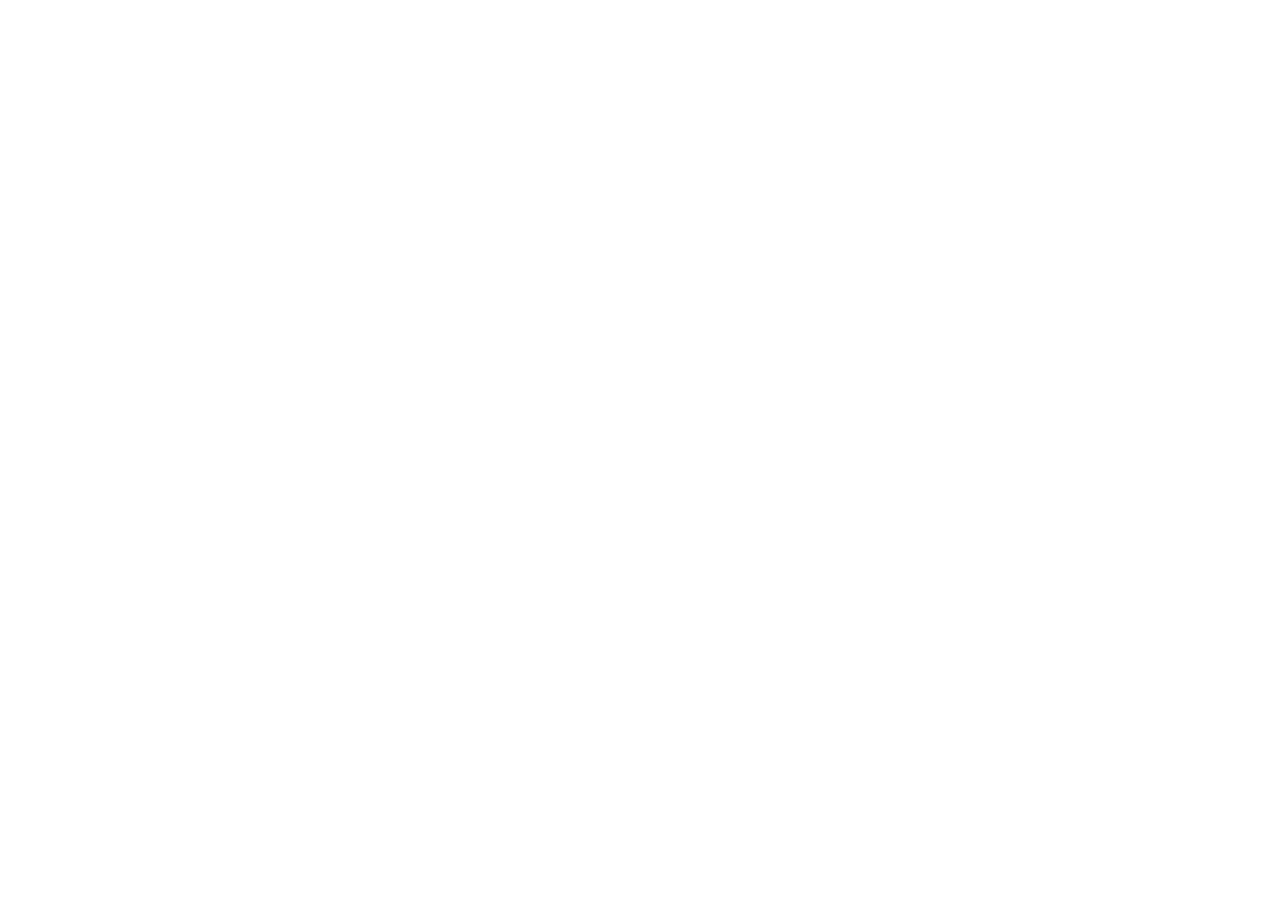
==== index.html @ 1b8e40d5 "Strcutre and Images: Setting up images, html structure, and updated README file." ====
<!DOCTYPE html>
<html lang="en">

<head>
    <meta charset="UTF-8">
    <meta name="viewport" content="width=device-width, initial-scale=1.0">
    <title>Savoria</title>

    <!-- favicon -->
    <link rel="icon" href="assets/images/favicon.ico" type="image/x-icon">

    <!-- seo meta tags -->
    <meta name="description" content="Savoria - Your favorite food delivery service">
    <meta name="keywords" content="food, delivery, restaurant, Savoria">
    <meta name="author" content="Anaid Ariwany">
    <meta name="robots" content="index, follow">

    <!-- open graph meta tags -->
    <meta property="og:title" content="Savoria - Your favorite food delivery service">
    <meta property="og:description" content="Savoria - Your favorite food delivery service">
    <meta property="og:image" content="https://anaid-ariwany.github.io/Savoria/assets/images/websiteReview.webp">
    <meta property="og:url" content="https://anaid-ariwany.github.io/Savoria/">
    <meta property="og:type" content="website">

    <!-- playfair display google fonts -->
    <link rel="preconnect" href="https://fonts.googleapis.com">
    <link rel="preconnect" href="https://fonts.gstatic.com" crossorigin>
    <link href="https://fonts.googleapis.com/css2?family=Playfair+Display:ital,wght@0,400..900;1,400..900&display=swap"
        rel="stylesheet">

    <!-- poppins google fonts -->
    <link rel="preconnect" href="https://fonts.googleapis.com">
    <link rel="preconnect" href="https://fonts.gstatic.com" crossorigin>
    <link
        href="https://fonts.googleapis.com/css2?family=Poppins:ital,wght@0,100;0,200;0,300;0,400;0,500;0,600;0,700;0,800;0,900;1,100;1,200;1,300;1,400;1,500;1,600;1,700;1,800;1,900&display=swap"
        rel="stylesheet">

    <!-- bootstrap -->
    <link href="https://cdn.jsdelivr.net/npm/bootstrap@5.3.8/dist/css/bootstrap.min.css" rel="stylesheet"
        integrity="sha384-sRIl4kxILFvY47J16cr9ZwB07vP4J8+LH7qKQnuqkuIAvNWLzeN8tE5YBujZqJLB" crossorigin="anonymous">

    <!-- custom css -->
    <link rel="stylesheet" href="style.css">

</head>

<body>
    <!-- bootstrap -->
    <script src="https://cdn.jsdelivr.net/npm/bootstrap@5.3.8/dist/js/bootstrap.bundle.min.js"
        integrity="sha384-FKyoEForCGlyvwx9Hj09JcYn3nv7wiPVlz7YYwJrWVcXK/BmnVDxM+D2scQbITxI"
        crossorigin="anonymous"></script>
</body>

</html>
---- style.css ----
/* 
Dark Green: #1F3D2B
Gold Accent: #C8A97E
Cream Background: #F8F5F2
Dark Text: #222
 */

.playfair-display-heading {
    font-family: "Playfair Display", serif;
    font-optical-sizing: auto;
    font-weight: 600;
    font-style: italic;
}

.poppins-regular {
    font-family: "Poppins", sans-serif;
    font-weight: 400;
    font-style: normal;
}
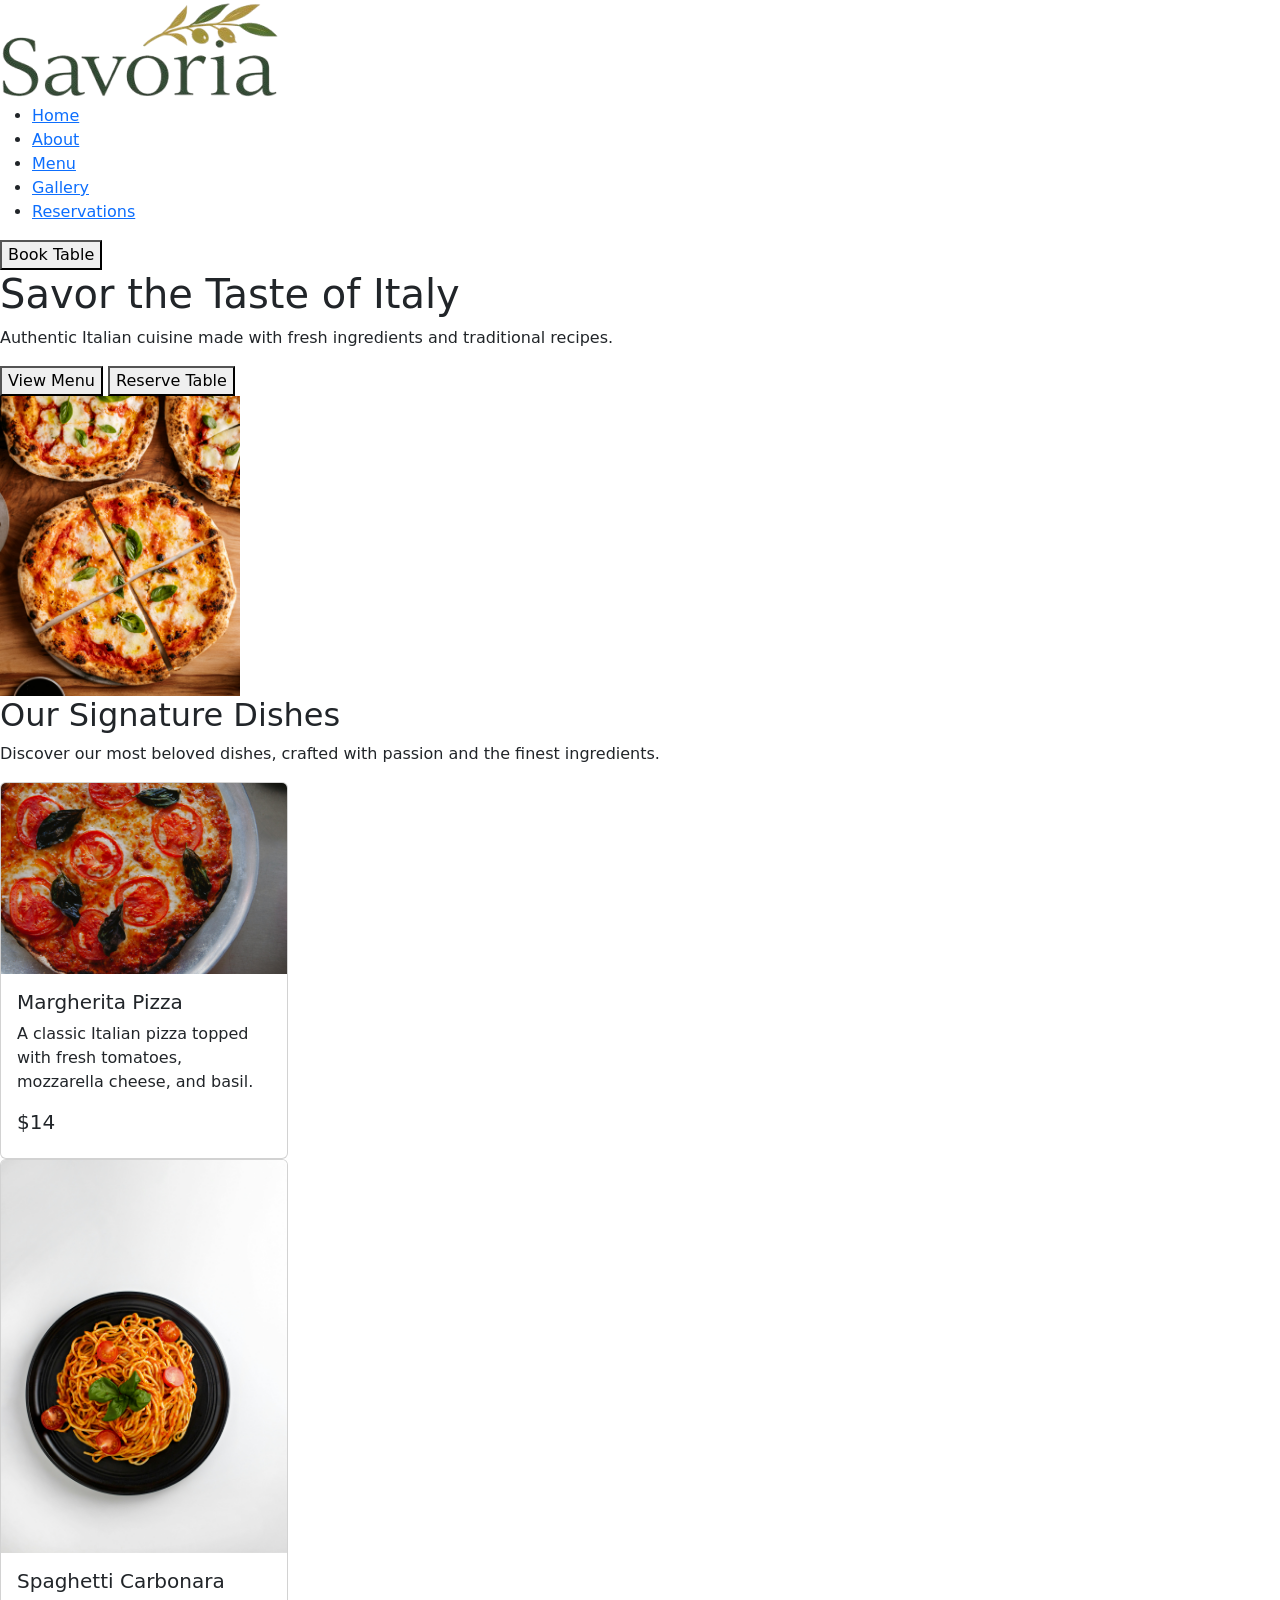
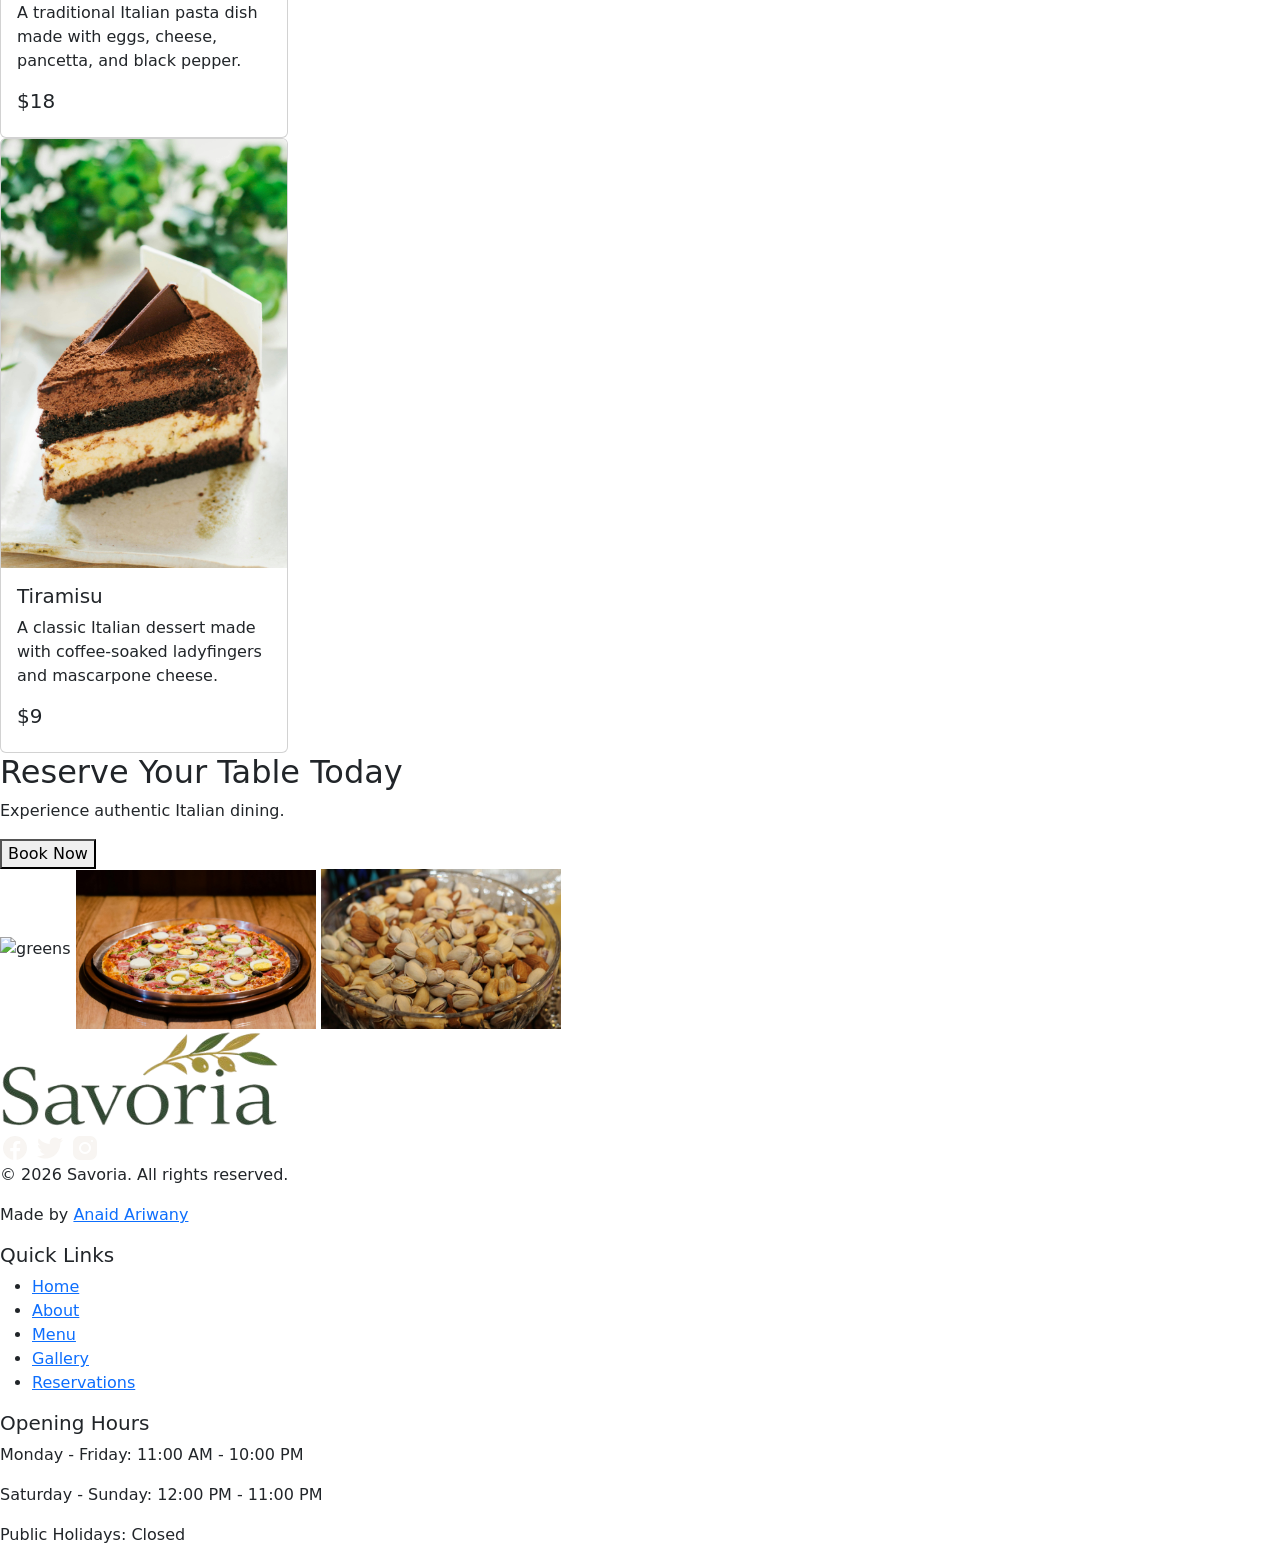
==== commit 5935348e: "Index: Completed the structure of the index.html page" ====
--- a/index.html
+++ b/index.html
@@ -45,6 +45,138 @@
 </head>
 
 <body>
+
+    <header>
+        <nav>
+            <img src="assets/images/logoNB.webp" alt="logo">
+
+            <ul>
+                <li><a href="index.html">Home</a></li>
+                <li><a href="pages/about.html">About</a></li>
+                <li><a href="pages/menu.html">Menu</a></li>
+                <li><a href="pages/gallery.html">Gallery</a></li>
+                <li><a href="pages/reservations.html">Reservations</a></li>
+            </ul>
+
+            <button>Book Table</button>
+        </nav>
+    </header>
+
+    <main>
+        <!-- hero section -->
+        <section>
+            <!-- left div -->
+            <div>
+                <h1>Savor the Taste of Italy</h1>
+                <p>Authentic Italian cuisine made with fresh ingredients and traditional recipes.</p>
+                <button>View Menu</button>
+                <button>Reserve Table</button>
+            </div>
+
+            <!-- right div -->
+            <div>
+                <img src="assets/images/heroImage.webp" alt="hero image" class="img-fluid">
+            </div>
+        </section>
+
+        <!-- signature dishes section -->
+        <section>
+            <h2>Our Signature Dishes</h2>
+            <p>Discover our most beloved dishes, crafted with passion and the finest ingredients.</p>
+
+            <div>
+
+                <!-- card -->
+                <div class="card" style="width: 18rem;">
+                    <img src="assets/images/pizza.webp" class="card-img-top" alt="pizza">
+                    <div class="card-body">
+                        <h5 class="card-title">Margherita Pizza</h5>
+                        <p class="card-text">A classic Italian pizza topped with fresh tomatoes, mozzarella cheese, and
+                            basil.</p>
+                        <h5 class="card-title">$14</h5>
+                    </div>
+                </div>
+
+                <!-- card -->
+                <div class="card" style="width: 18rem;">
+                    <img src="assets/images/spaghetti.webp" class="card-img-top" alt="spaghetti">
+                    <div class="card-body">
+                        <h5 class="card-title">Spaghetti Carbonara</h5>
+                        <p class="card-text">A traditional Italian pasta dish made with eggs, cheese, pancetta, and
+                            black pepper.</p>
+                        <h5 class="card-title">$18</h5>
+                    </div>
+                </div>
+
+                <!-- card -->
+                <div class="card" style="width: 18rem;">
+                    <img src="assets/images/cake.webp" class="card-img-top" alt="cake">
+                    <div class="card-body">
+                        <h5 class="card-title">Tiramisu</h5>
+                        <p class="card-text">A classic Italian dessert made with coffee-soaked ladyfingers and
+                            mascarpone cheese.</p>
+                        <h5 class="card-title">$9</h5>
+                    </div>
+                </div>
+
+            </div>
+
+        </section>
+
+        <!-- reservation section -->
+        <section>
+            <h2>Reserve Your Table Today</h2>
+            <p>Experience authentic Italian dining.</p>
+            <button>Book Now</button>
+        </section>
+
+        <!-- gallery section -->
+        <section>
+            <div>
+                <img src="assets/images/greens.webp" alt="greens" class="img-fluid">
+                <img src="assets/images/pizza1.webp" alt="pizza1" class="img-fluid">
+                <img src="assets/images/nuts.webp" alt="nuts" class="img-fluid">
+            </div>
+        </section>
+    </main>
+
+    <footer>
+
+        <!-- left div -->
+        <div>
+            <img src="assets/images/logoNB.webp" alt="logo">
+            <div>
+                <img src="assets/icons/facebook.webp" alt="facebook">
+                <img src="assets/icons/twitter.webp" alt="twitter">
+                <img src="assets/icons/instagram.webp" alt="instagram">
+            </div>
+            <p>© 2026 Savoria. All rights reserved.</p>
+            <p>Made by <a href="https://github.com/Anaid-Ariwany/">Anaid Ariwany</a></p>
+        </div>
+
+        <!-- middle div -->
+        <div>
+            <h5>Quick Links</h5>
+            <ul>
+                <li><a href="index.html">Home</a></li>
+                <li><a href="pages/about.html">About</a></li>
+                <li><a href="pages/menu.html">Menu</a></li>
+                <li><a href="pages/gallery.html">Gallery</a></li>
+                <li><a href="pages/reservations.html">Reservations</a></li>
+            </ul>
+        </div>
+
+        <!-- right div -->
+        <div>
+            <h5>Opening Hours</h5>
+            <p>Monday - Friday: 11:00 AM - 10:00 PM</p>
+            <p>Saturday - Sunday: 12:00 PM - 11:00 PM</p>
+            <p>Public Holidays: Closed</p>
+        </div>
+
+    </footer>
+
+
     <!-- bootstrap -->
     <script src="https://cdn.jsdelivr.net/npm/bootstrap@5.3.8/dist/js/bootstrap.bundle.min.js"
         integrity="sha384-FKyoEForCGlyvwx9Hj09JcYn3nv7wiPVlz7YYwJrWVcXK/BmnVDxM+D2scQbITxI"
--- a/style.css
+++ b/style.css
@@ -16,4 +16,9 @@
     font-family: "Poppins", sans-serif;
     font-weight: 400;
     font-style: normal;
+}
+
+.img-fluid {
+    width: 15rem;
+    height: auto;
 }
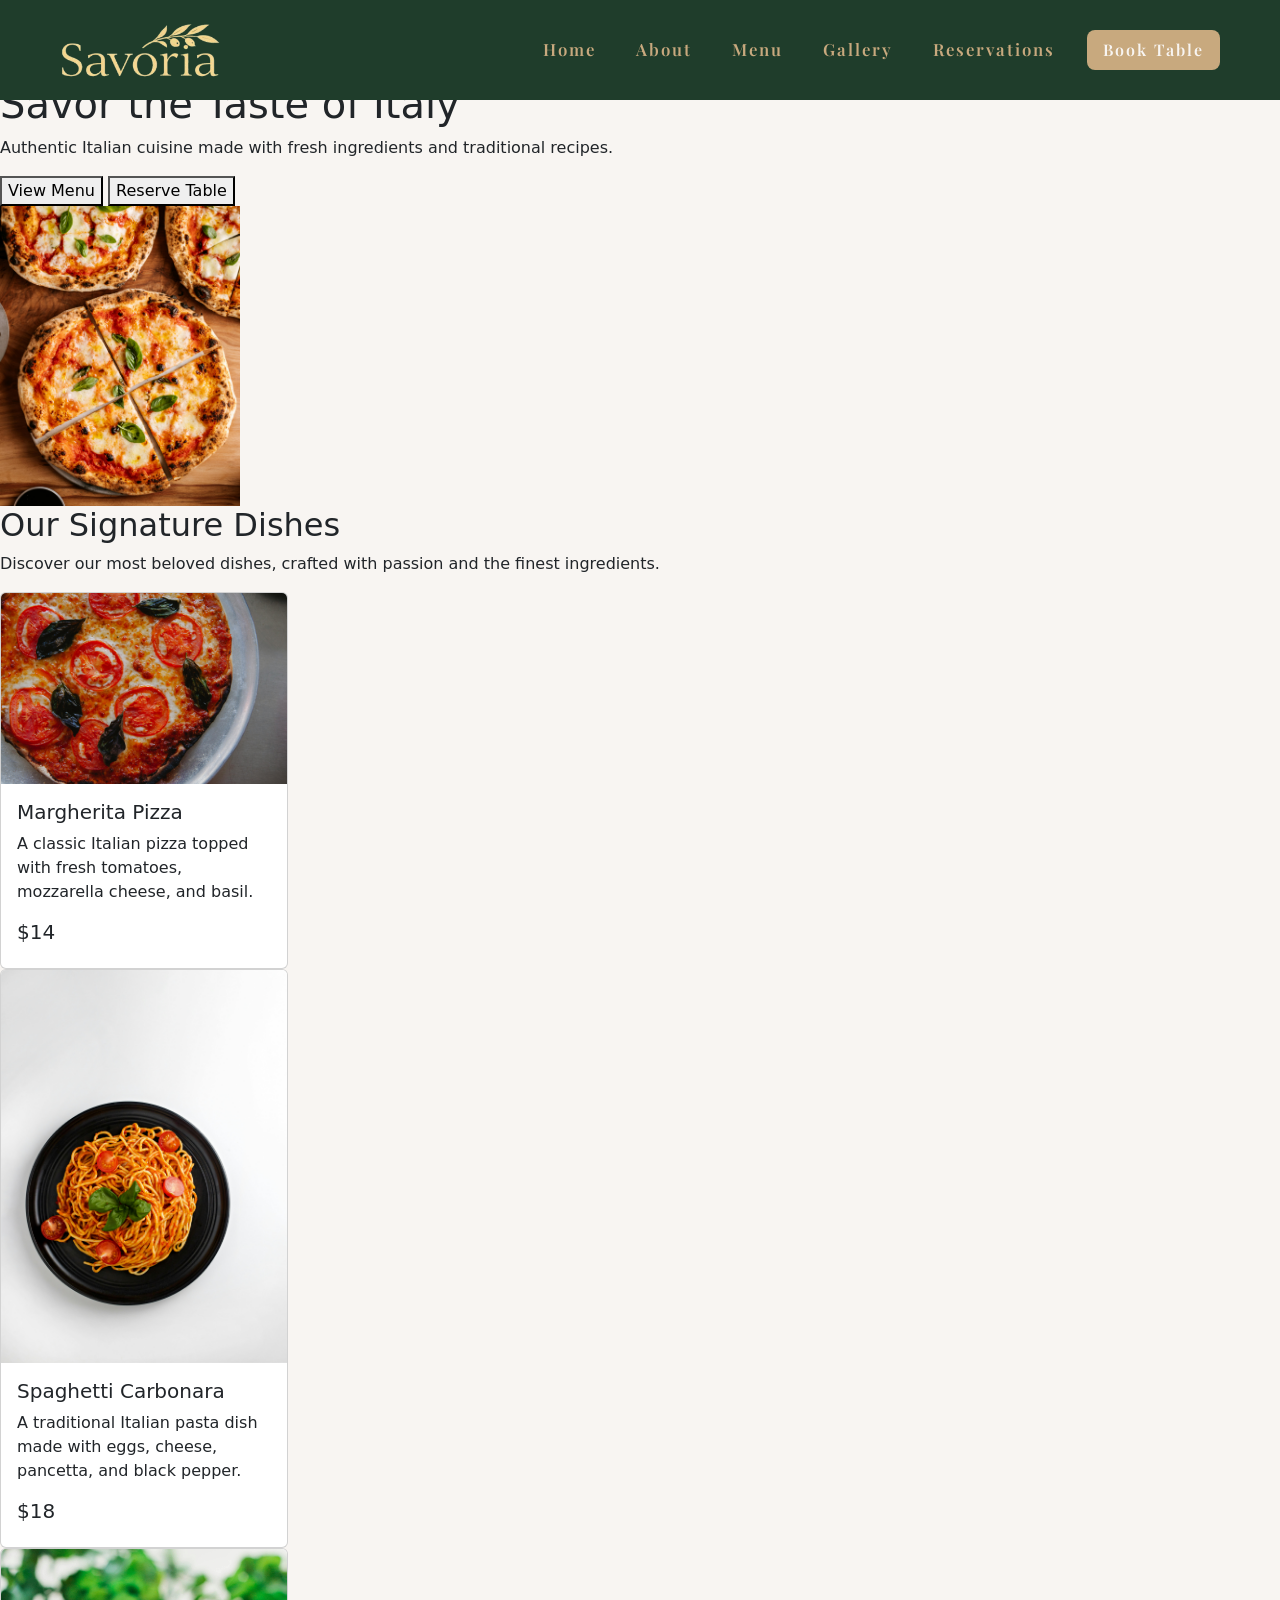
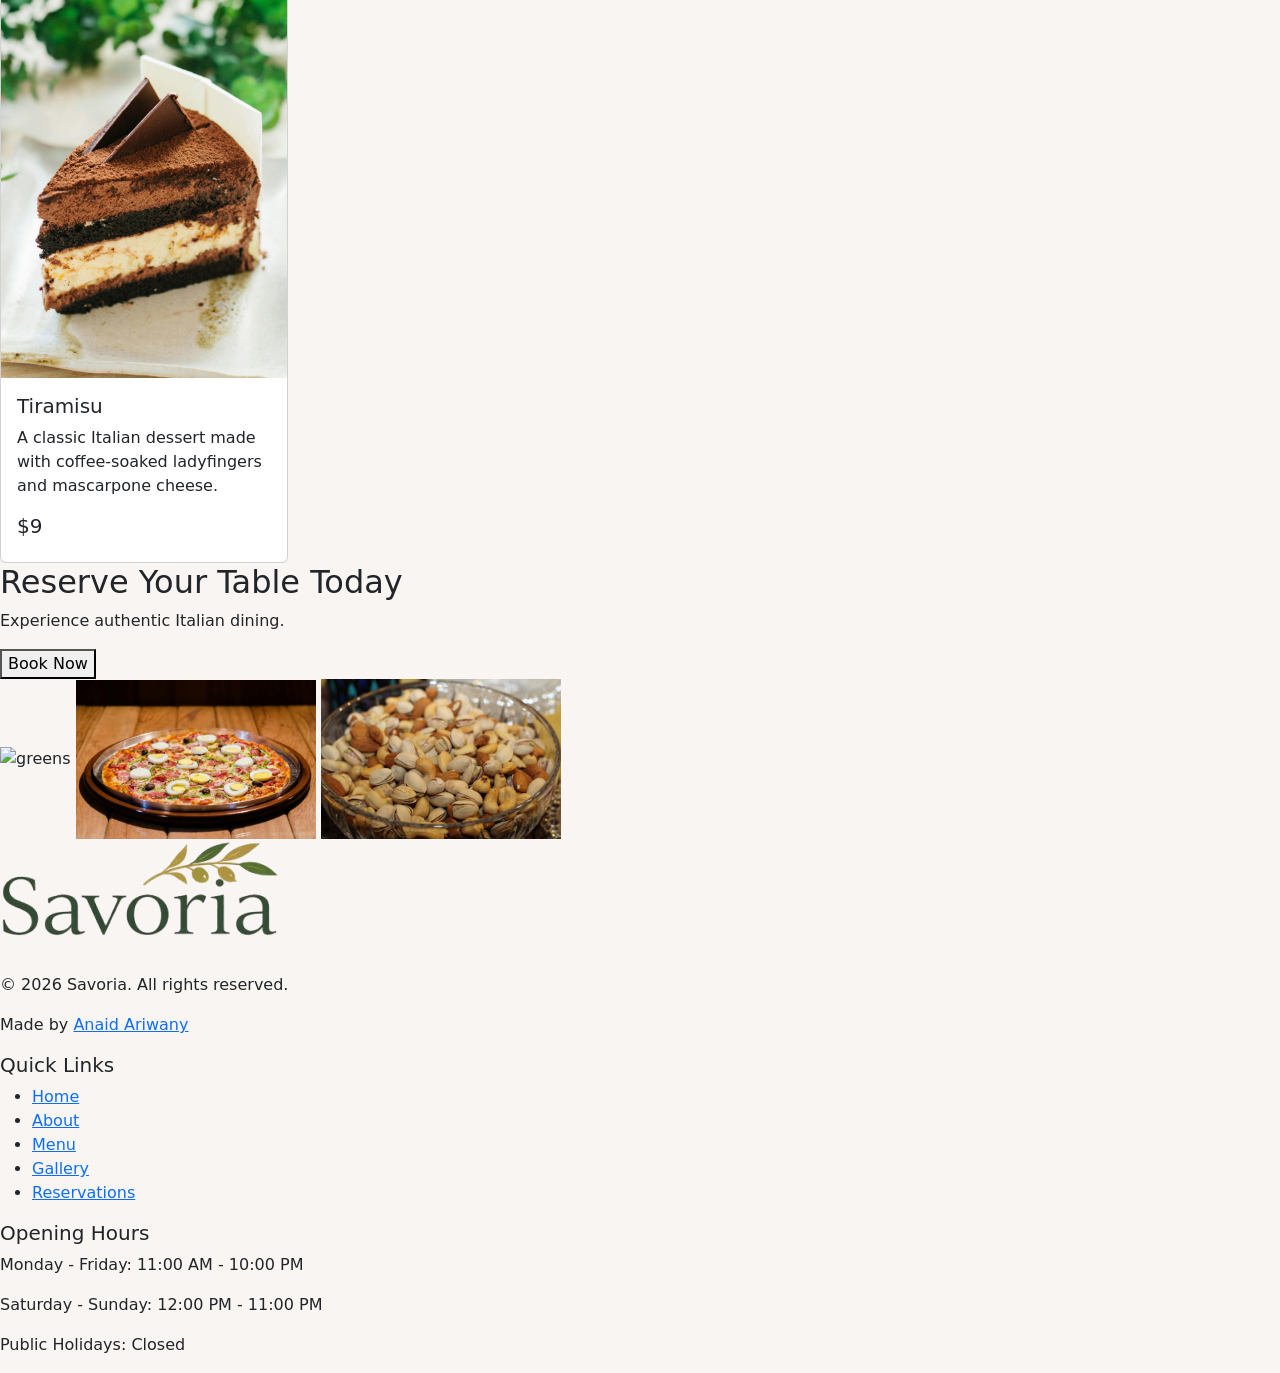
==== commit a0c8d3f0: "Navbar: Completed styling the homepage navbar." ====
--- a/index.html
+++ b/index.html
@@ -25,8 +25,7 @@
     <!-- playfair display google fonts -->
     <link rel="preconnect" href="https://fonts.googleapis.com">
     <link rel="preconnect" href="https://fonts.gstatic.com" crossorigin>
-    <link href="https://fonts.googleapis.com/css2?family=Playfair+Display:ital,wght@0,400..900;1,400..900&display=swap"
-        rel="stylesheet">
+    <link href="https://fonts.googleapis.com/css2?family=Playfair+Display:wght@600&display=swap" rel="stylesheet">
 
     <!-- poppins google fonts -->
     <link rel="preconnect" href="https://fonts.googleapis.com">
@@ -47,18 +46,37 @@
 <body>
 
     <header>
-        <nav>
-            <img src="assets/images/logoNB.webp" alt="logo">
-
-            <ul>
-                <li><a href="index.html">Home</a></li>
-                <li><a href="pages/about.html">About</a></li>
-                <li><a href="pages/menu.html">Menu</a></li>
-                <li><a href="pages/gallery.html">Gallery</a></li>
-                <li><a href="pages/reservations.html">Reservations</a></li>
-            </ul>
-
-            <button>Book Table</button>
+        <nav class="navbar navbar-expand-lg fixed-top">
+            <div class="container-fluid">
+
+                <a class="navbar-brand" href="index.html"><img src="assets/images/logo.webp" alt="logo"
+                        class="logo"></a>
+                <button class="navbar-toggler" type="button" data-bs-toggle="collapse" data-bs-target="#navbarNav"
+                    aria-controls="navbarNav" aria-expanded="false" aria-label="Toggle navigation">
+                    <span class="navbar-toggler-icon"></span>
+                </button>
+                <div class="collapse navbar-collapse justify-content-end" id="navbarNav">
+                    <ul class="navbar-nav">
+                        <li class="nav-item">
+                            <a class="nav-link playfair-display-heading" href="index.html">Home</a>
+                        </li>
+                        <li class="nav-item">
+                            <a class="nav-link playfair-display-heading" href="pages/about.html">About</a>
+                        </li>
+                        <li class="nav-item">
+                            <a class="nav-link playfair-display-heading" href="pages/menu.html">Menu</a>
+                        </li>
+                        <li class="nav-item">
+                            <a class="nav-link playfair-display-heading" href="pages/gallery.html">Gallery</a>
+                        </li>
+                        <li class="nav-item">
+                            <a class="nav-link playfair-display-heading" href="pages/reservations.html">Reservations</a>
+                        </li>
+                    </ul>
+
+                    <button class="nav-button playfair-display-heading">Book Table</button>
+                </div>
+            </div>
         </nav>
     </header>
 
--- a/style.css
+++ b/style.css
@@ -5,11 +5,17 @@
 Dark Text: #222
  */
 
+body {
+    margin: 0;
+    background-color: #F8F5F2;
+    font-size: 1rem;
+}
+
 .playfair-display-heading {
     font-family: "Playfair Display", serif;
     font-optical-sizing: auto;
     font-weight: 600;
-    font-style: italic;
+    font-style: normal;
 }
 
 .poppins-regular {
@@ -21,4 +27,57 @@
 .img-fluid {
     width: 15rem;
     height: auto;
+}
+
+/* header styling */
+.navbar {
+    background-color: #1F3D2B;
+    padding: 1rem 3rem;
+}
+
+.logo {
+    width: 10rem;
+    height: auto;
+}
+
+header {
+    padding: 1rem 3rem;
+    background-color: #1F3D2B;
+    margin-top: 3rem;
+}
+
+.navbar-nav {
+    gap: 1.5rem;
+}
+
+.nav-link {
+    color: #C8A97E;
+    letter-spacing: 2px;
+    font-size: 1.05rem;
+}
+
+.nav-link:hover {
+    color: #F8F5F2;
+    font-size: 1.1rem;
+}
+
+.navbar-toggler {
+    background-color: #C8A97E;
+}
+
+.nav-button {
+    background-color: #C8A97E;
+    color: #F8F5F2;
+    border: none;
+    padding: 0.5rem 1rem;
+    font-size: 1rem;
+    letter-spacing: 2px;
+    border-radius: 0.5rem;
+    margin-left: 1.5rem;
+}
+
+.nav-button:hover {
+    background-color: #F8F5F2;
+    color: #1F3D2B;
+    font-size: 1.05rem;
 }
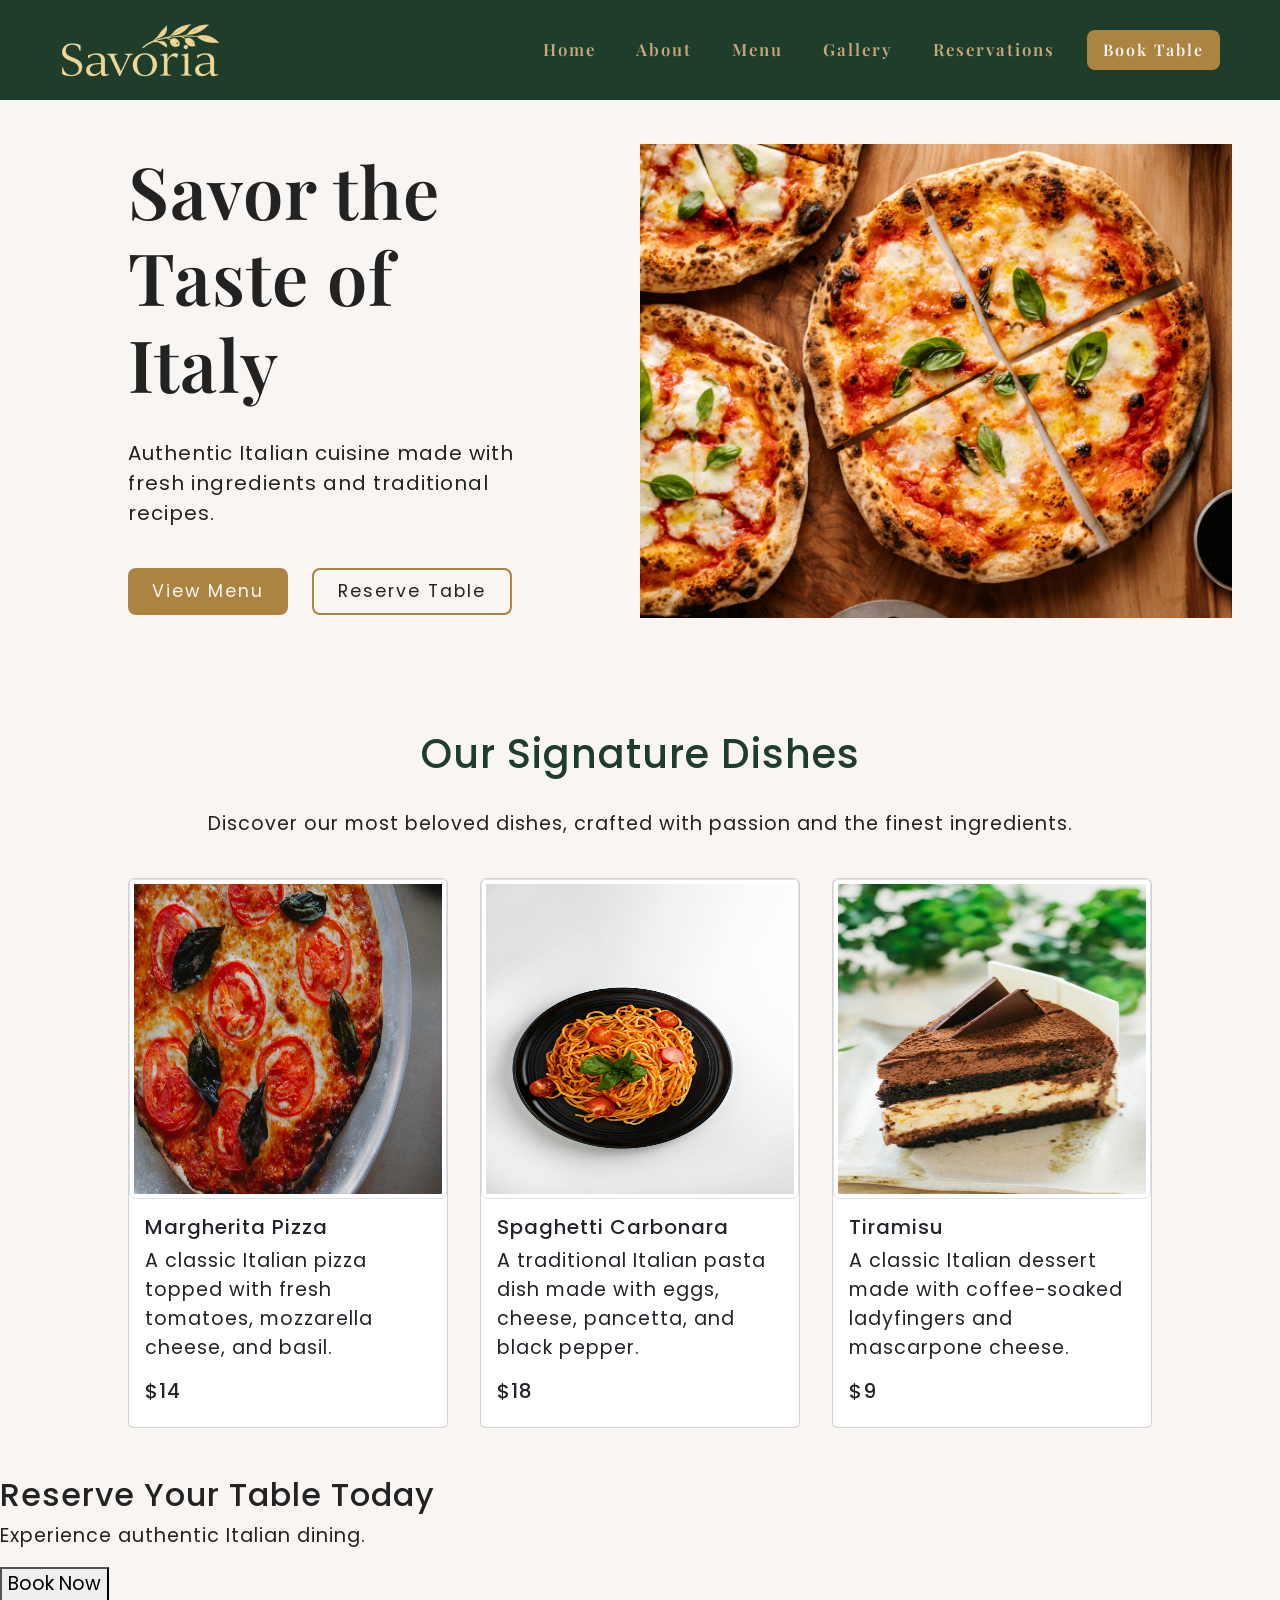
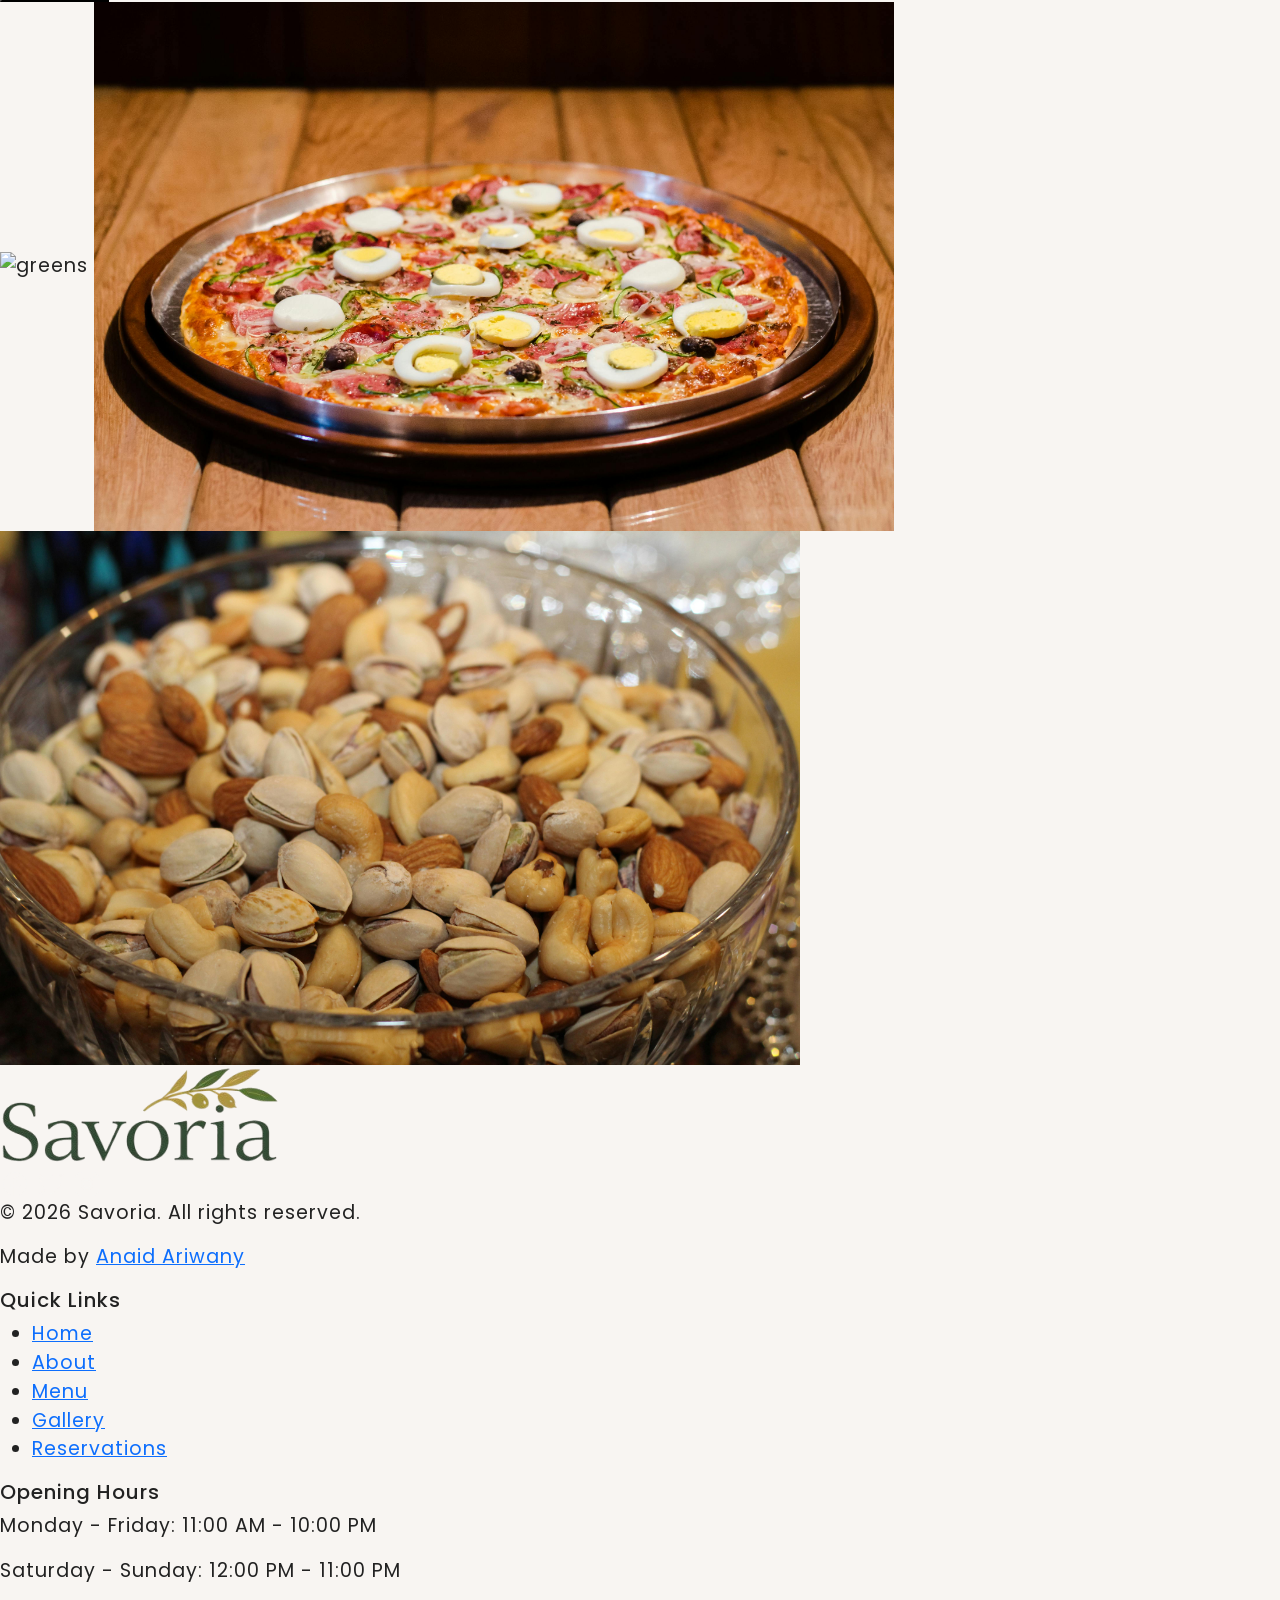
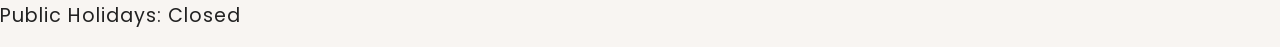
==== commit 6abe9303: "Hompeage styling: Started styling the hompage. To continue." ====
--- a/index.html
+++ b/index.html
@@ -74,7 +74,8 @@
                         </li>
                     </ul>
 
-                    <button class="nav-button playfair-display-heading">Book Table</button>
+                    <button class="nav-button playfair-display-heading"
+                        onclick="location.href='pages/reservations.html'">Book Table</button>
                 </div>
             </div>
         </nav>
@@ -82,31 +83,33 @@
 
     <main>
         <!-- hero section -->
-        <section>
+        <section class="row gx-0 heroSection">
             <!-- left div -->
-            <div>
-                <h1>Savor the Taste of Italy</h1>
+            <div class="col-lg-6 heroTextDiv">
+                <h1 class="display-2 playfair-display-heading">Savor the Taste of Italy</h1>
                 <p>Authentic Italian cuisine made with fresh ingredients and traditional recipes.</p>
-                <button>View Menu</button>
-                <button>Reserve Table</button>
+                <div class="buttonDiv">
+                    <button class="goldButton">View Menu</button>
+                    <button class="creamButton">Reserve Table</button>
+                </div>
             </div>
 
             <!-- right div -->
-            <div>
+            <div class="col-lg-6">
                 <img src="assets/images/heroImage.webp" alt="hero image" class="img-fluid">
             </div>
         </section>
 
         <!-- signature dishes section -->
-        <section>
+        <section class="dishSection">
             <h2>Our Signature Dishes</h2>
             <p>Discover our most beloved dishes, crafted with passion and the finest ingredients.</p>
 
-            <div>
+            <div class="dishDiv">
 
                 <!-- card -->
-                <div class="card" style="width: 18rem;">
-                    <img src="assets/images/pizza.webp" class="card-img-top" alt="pizza">
+                <div class="card" style="width: 20rem;">
+                    <img src="assets/images/pizza.webp" class="card-img-top img-thumbnail" alt="pizza">
                     <div class="card-body">
                         <h5 class="card-title">Margherita Pizza</h5>
                         <p class="card-text">A classic Italian pizza topped with fresh tomatoes, mozzarella cheese, and
@@ -116,8 +119,8 @@
                 </div>
 
                 <!-- card -->
-                <div class="card" style="width: 18rem;">
-                    <img src="assets/images/spaghetti.webp" class="card-img-top" alt="spaghetti">
+                <div class="card" style="width: 20rem;">
+                    <img src="assets/images/spaghetti.webp" class="card-img-top img-thumbnail" alt="spaghetti">
                     <div class="card-body">
                         <h5 class="card-title">Spaghetti Carbonara</h5>
                         <p class="card-text">A traditional Italian pasta dish made with eggs, cheese, pancetta, and
@@ -127,8 +130,8 @@
                 </div>
 
                 <!-- card -->
-                <div class="card" style="width: 18rem;">
-                    <img src="assets/images/cake.webp" class="card-img-top" alt="cake">
+                <div class="card" style="width: 20rem;">
+                    <img src="assets/images/cake.webp" class="card-img-top img-thumbnail" alt="cake">
                     <div class="card-body">
                         <h5 class="card-title">Tiramisu</h5>
                         <p class="card-text">A classic Italian dessert made with coffee-soaked ladyfingers and
--- a/style.css
+++ b/style.css
@@ -8,7 +8,12 @@
 body {
     margin: 0;
     background-color: #F8F5F2;
-    font-size: 1rem;
+    color: #222;
+    font-size: 1.2rem;
+    letter-spacing: 1px;
+    font-family: "Poppins", sans-serif;
+    font-weight: 400;
+    font-style: normal;
 }
 
 .playfair-display-heading {
@@ -18,18 +23,7 @@
     font-style: normal;
 }
 
-.poppins-regular {
-    font-family: "Poppins", sans-serif;
-    font-weight: 400;
-    font-style: normal;
-}
-
-.img-fluid {
-    width: 15rem;
-    height: auto;
-}
-
-/* header styling */
+/*##### header styling #####*/
 .navbar {
     background-color: #1F3D2B;
     padding: 1rem 3rem;
@@ -66,7 +60,7 @@
 }
 
 .nav-button {
-    background-color: #C8A97E;
+    background-color: #AC8442;
     color: #F8F5F2;
     border: none;
     padding: 0.5rem 1rem;
@@ -80,4 +74,91 @@
     background-color: #F8F5F2;
     color: #1F3D2B;
     font-size: 1.05rem;
-}+}
+
+
+/*##### hero section styling #####*/
+.heroSection {
+    padding: 4rem 3rem;
+}
+
+.img-fluid {
+    width: 50rem;
+    height: auto;
+}
+
+.heroTextDiv {
+    display: flex;
+    flex-direction: column;
+    justify-content: center;
+    gap: 1.5rem;
+    padding: 0 5rem;
+}
+
+.heroSection p {
+    font-size: 1.25rem;
+}
+
+.buttonDiv {
+    display: flex;
+    flex-wrap: wrap;
+    gap: 1.5rem;
+}
+
+.goldButton {
+    background-color: #AC8442;
+    color: #F8F5F2;
+    border: none;
+    padding: 0.5rem 1.5rem;
+    font-size: 1.1rem;
+    letter-spacing: 2px;
+    border-radius: 0.5rem;
+}
+
+.creamButton {
+    background-color: #F8F5F2;
+    color: #222;
+    border: 2px solid #AC8442;
+    padding: 0.5rem 1.5rem;
+    font-size: 1.1rem;
+    letter-spacing: 2px;
+    border-radius: 0.5rem;
+}
+
+.goldButton:hover,
+.creamButton:hover {
+    transform: scale(1.05);
+}
+
+/*##### dishes section styling #####*/
+.dishSection {
+    padding: 3rem;
+    display: flex;
+    flex-direction: column;
+    gap: 1.5rem;
+    align-items: center;
+    justify-content: center;
+}
+
+.dishSection h2 {
+    font-size: 2.5rem;
+    color: #1F3D2B;
+}
+
+.dishDiv {
+    display: flex;
+    gap: 2rem;
+    flex-wrap: wrap;
+    justify-content: center;
+}
+
+.img-thumbnail {
+    width: 20rem;
+    height: 20rem;
+}
+
+
+/*##### header styling #####*/
+/*##### header styling #####*/
+/*##### header styling #####*/
+/*##### header styling #####*/
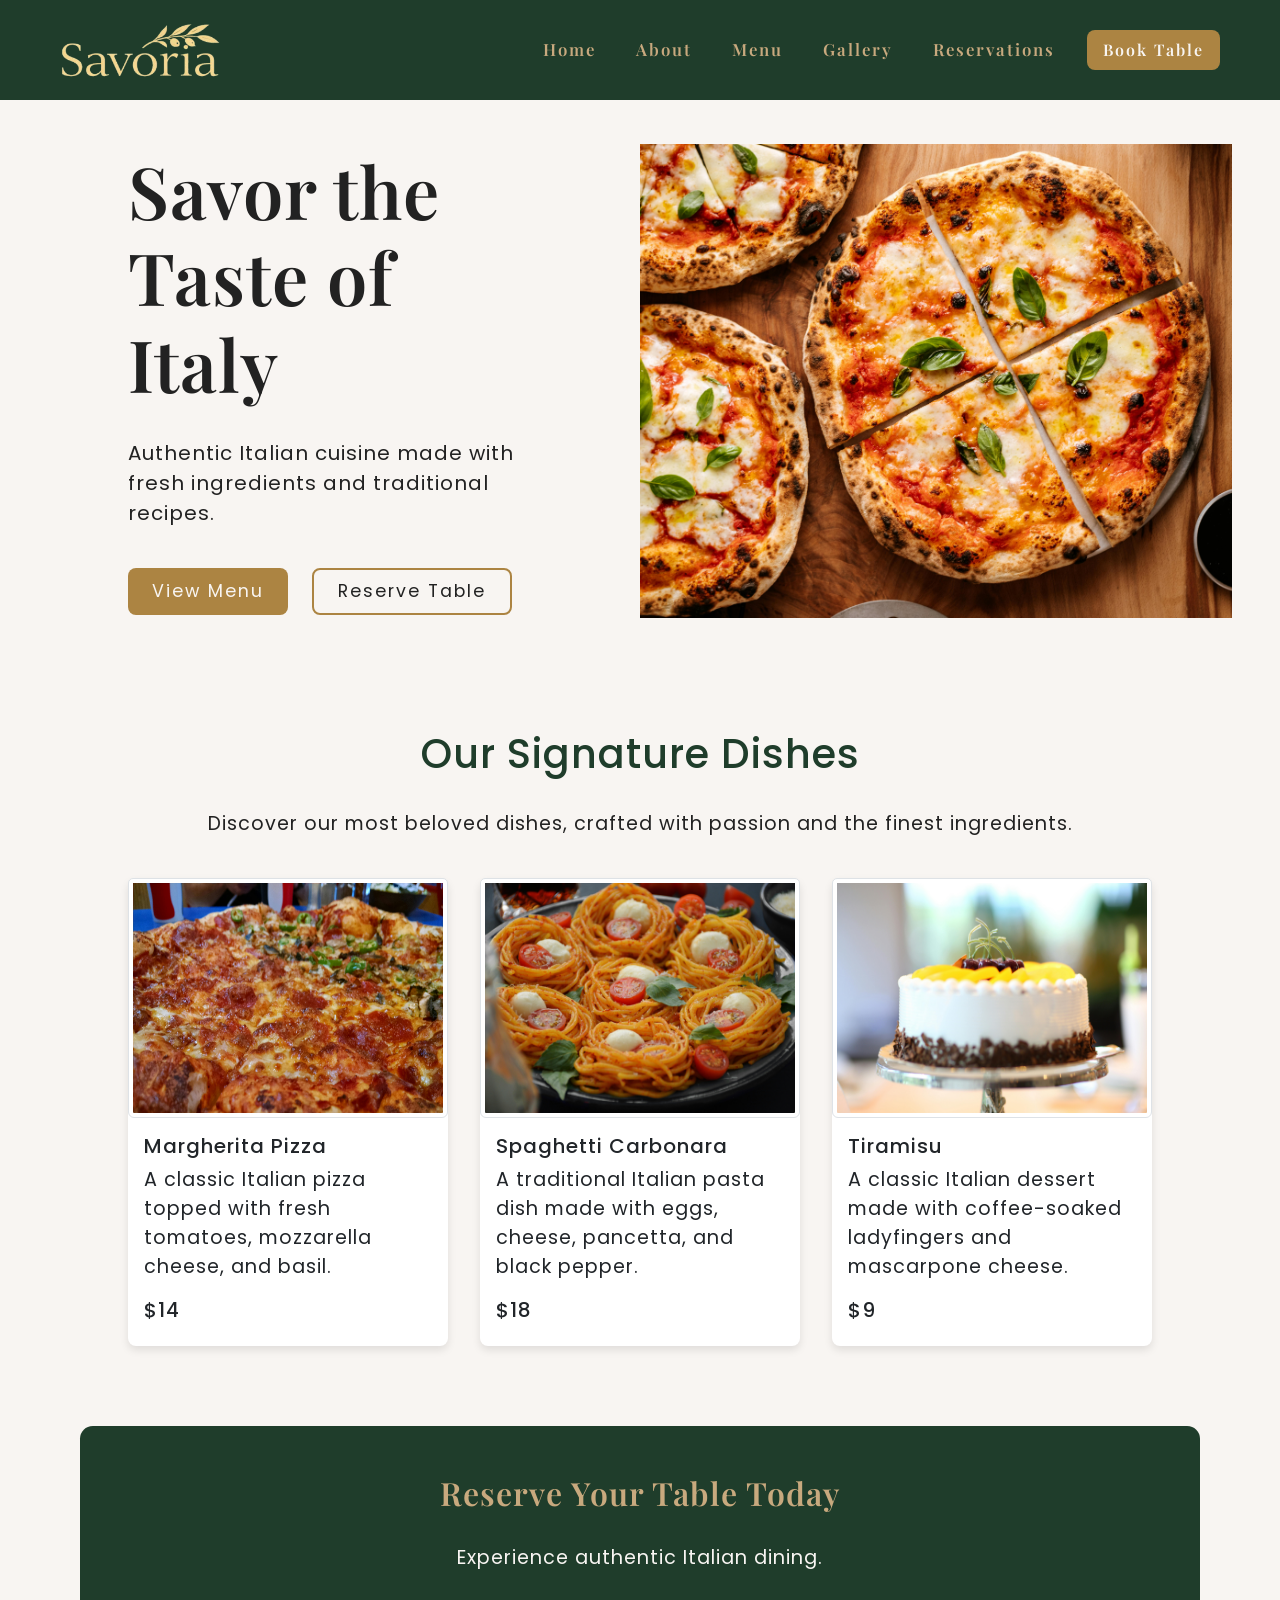
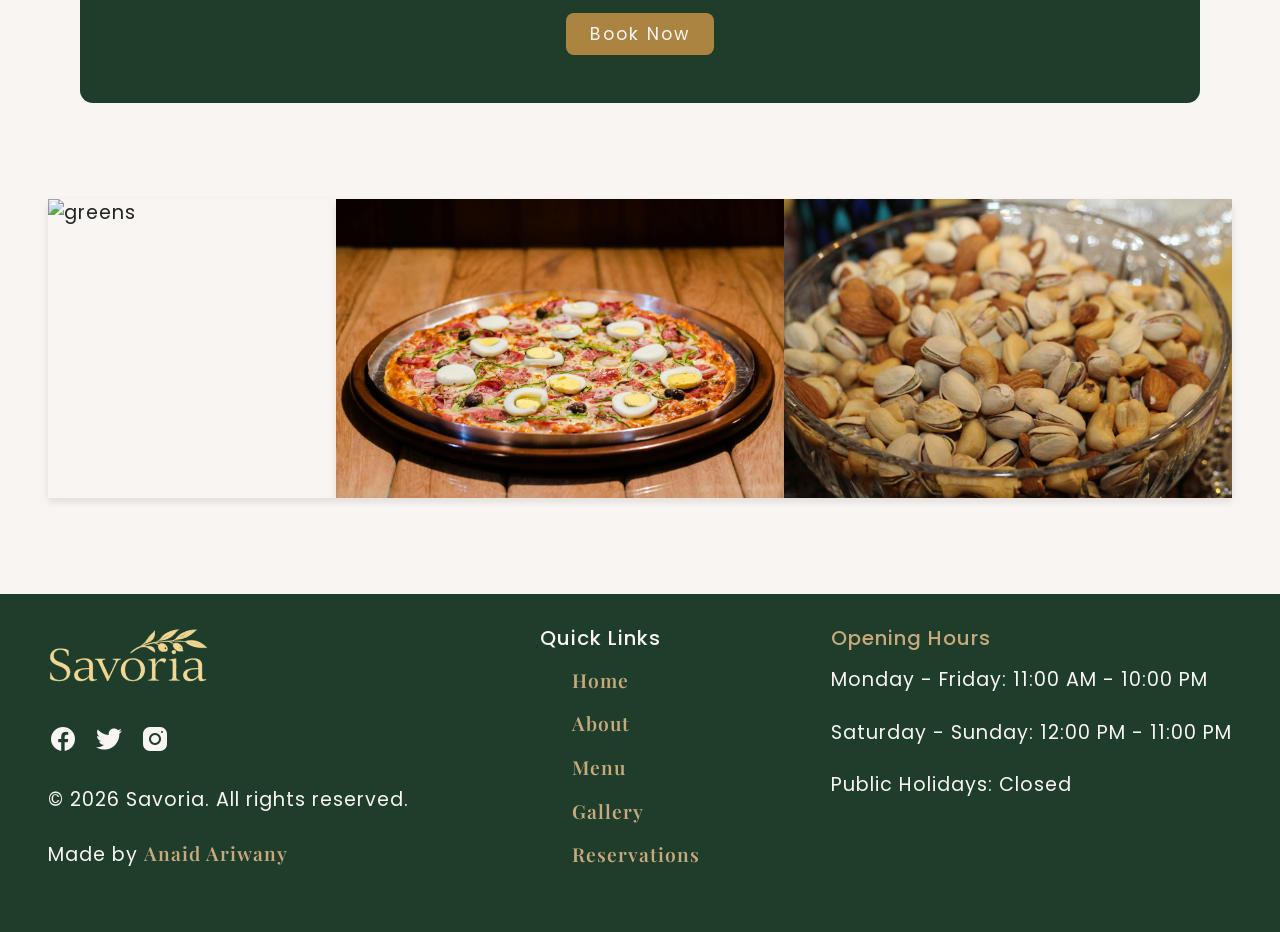
==== commit 19d20f86: "Homepage styling: completed styling the homepage." ====
--- a/index.html
+++ b/index.html
@@ -145,50 +145,50 @@
         </section>
 
         <!-- reservation section -->
-        <section>
-            <h2>Reserve Your Table Today</h2>
+        <section class="reserveSection">
+            <h2 class="playfair-display-heading">Reserve Your Table Today</h2>
             <p>Experience authentic Italian dining.</p>
-            <button>Book Now</button>
+            <button class="goldButton">Book Now</button>
         </section>
 
         <!-- gallery section -->
-        <section>
-            <div>
-                <img src="assets/images/greens.webp" alt="greens" class="img-fluid">
-                <img src="assets/images/pizza1.webp" alt="pizza1" class="img-fluid">
-                <img src="assets/images/nuts.webp" alt="nuts" class="img-fluid">
-            </div>
+        <section class="gallerySection">
+            <img src="assets/images/greens.webp" alt="greens" class="img-fluid galleryImage">
+            <img src="assets/images/pizza1.webp" alt="pizza1" class="img-fluid galleryImage">
+            <img src="assets/images/nuts.webp" alt="nuts" class="img-fluid galleryImage">
         </section>
     </main>
 
     <footer>
 
         <!-- left div -->
-        <div>
-            <img src="assets/images/logoNB.webp" alt="logo">
-            <div>
+        <div class="footerLeftDiv">
+            <img src="assets/images/logo.webp" alt="logo" class="logo">
+            <div class="footerIcons">
                 <img src="assets/icons/facebook.webp" alt="facebook">
                 <img src="assets/icons/twitter.webp" alt="twitter">
                 <img src="assets/icons/instagram.webp" alt="instagram">
             </div>
             <p>© 2026 Savoria. All rights reserved.</p>
-            <p>Made by <a href="https://github.com/Anaid-Ariwany/">Anaid Ariwany</a></p>
+            <p>Made by <a class="playfair-display-heading" href="https://github.com/Anaid-Ariwany/" target="_blank"
+                    rel="noopener noreferrer">Anaid Ariwany</a>
+            </p>
         </div>
 
         <!-- middle div -->
-        <div>
+        <div class="footerMiddleDiv">
             <h5>Quick Links</h5>
             <ul>
-                <li><a href="index.html">Home</a></li>
-                <li><a href="pages/about.html">About</a></li>
-                <li><a href="pages/menu.html">Menu</a></li>
-                <li><a href="pages/gallery.html">Gallery</a></li>
-                <li><a href="pages/reservations.html">Reservations</a></li>
+                <li><a class="playfair-display-heading" href="index.html">Home</a></li>
+                <li><a class="playfair-display-heading" href="pages/about.html">About</a></li>
+                <li><a class="playfair-display-heading" href="pages/menu.html">Menu</a></li>
+                <li><a class="playfair-display-heading" href="pages/gallery.html">Gallery</a></li>
+                <li><a class="playfair-display-heading" href="pages/reservations.html">Reservations</a></li>
             </ul>
         </div>
 
         <!-- right div -->
-        <div>
+        <div class="footerRightDiv">
             <h5>Opening Hours</h5>
             <p>Monday - Friday: 11:00 AM - 10:00 PM</p>
             <p>Saturday - Sunday: 12:00 PM - 11:00 PM</p>
--- a/style.css
+++ b/style.css
@@ -154,11 +154,105 @@
 
 .img-thumbnail {
     width: 20rem;
-    height: 20rem;
-}
-
-
-/*##### header styling #####*/
-/*##### header styling #####*/
-/*##### header styling #####*/
+    height: 15rem;
+}
+
+.dishDiv>.card {
+    border: none;
+    border-radius: 0.5rem;
+    box-shadow: 0 4px 8px rgba(0, 0, 0, 0.1);
+}
+
+.dishDiv>.card:hover {
+    transform: scale(1.05);
+    box-shadow: 0 4px 8px rgba(0, 0, 0, 0.2);
+}
+
+
+/*##### reserve section styling #####*/
+.reserveSection {
+    padding: 3rem 1rem;
+    margin: 2rem 5rem;
+    background-color: #1F3D2B;
+    color: #F8F5F2;
+    display: flex;
+    flex-direction: column;
+    gap: 1.5rem;
+    align-items: center;
+    justify-content: center;
+    border-radius: 0.8rem;
+}
+
+.reserveSection h2 {
+    font-size: 2rem;
+    color: #C8A97E;
+}
+
+
+/*##### gallery section styling #####*/
+.gallerySection {
+    padding: 3rem;
+    margin: 3rem 0;
+    display: flex;
+    flex-wrap: nowrap;
+    flex-shrink: 1;
+    justify-content: center;
+}
+
+.galleryImage {
+    width: 28rem;
+    height: auto;
+    box-shadow: 0 4px 8px rgba(0, 0, 0, 0.1);
+}
+
+
+/*##### footer styling #####*/
+footer {
+    background-color: #1F3D2B;
+    color: #F8F5F2;
+    padding: 2rem 3rem;
+    display: flex;
+    flex-wrap: wrap;
+    justify-content: space-between;
+}
+
+.footerLeftDiv,
+.footerMiddleDiv,
+.footerRightDiv {
+    display: flex;
+    flex-direction: column;
+    gap: 0.5rem;
+}
+
+.footerIcons {
+    display: flex;
+    gap: 1rem;
+    padding-bottom: 1.5rem;
+}
+
+.footerIcons img:hover {
+    transform: scale(1.2);
+}
+
+footer a,
+.footerRightDiv h5 {
+    text-decoration: none;
+    letter-spacing: 1px;
+    color: #C8A97E;
+}
+
+footer a:hover {
+    color: #F8F5F2;
+    font-size: 1.25rem;
+}
+
+footer li {
+    list-style: none;
+    padding-bottom: 0.8rem;
+}
+
+.footerLeftDiv>.logo {
+    padding-bottom: 2rem;
+}
+
 /*##### header styling #####*/
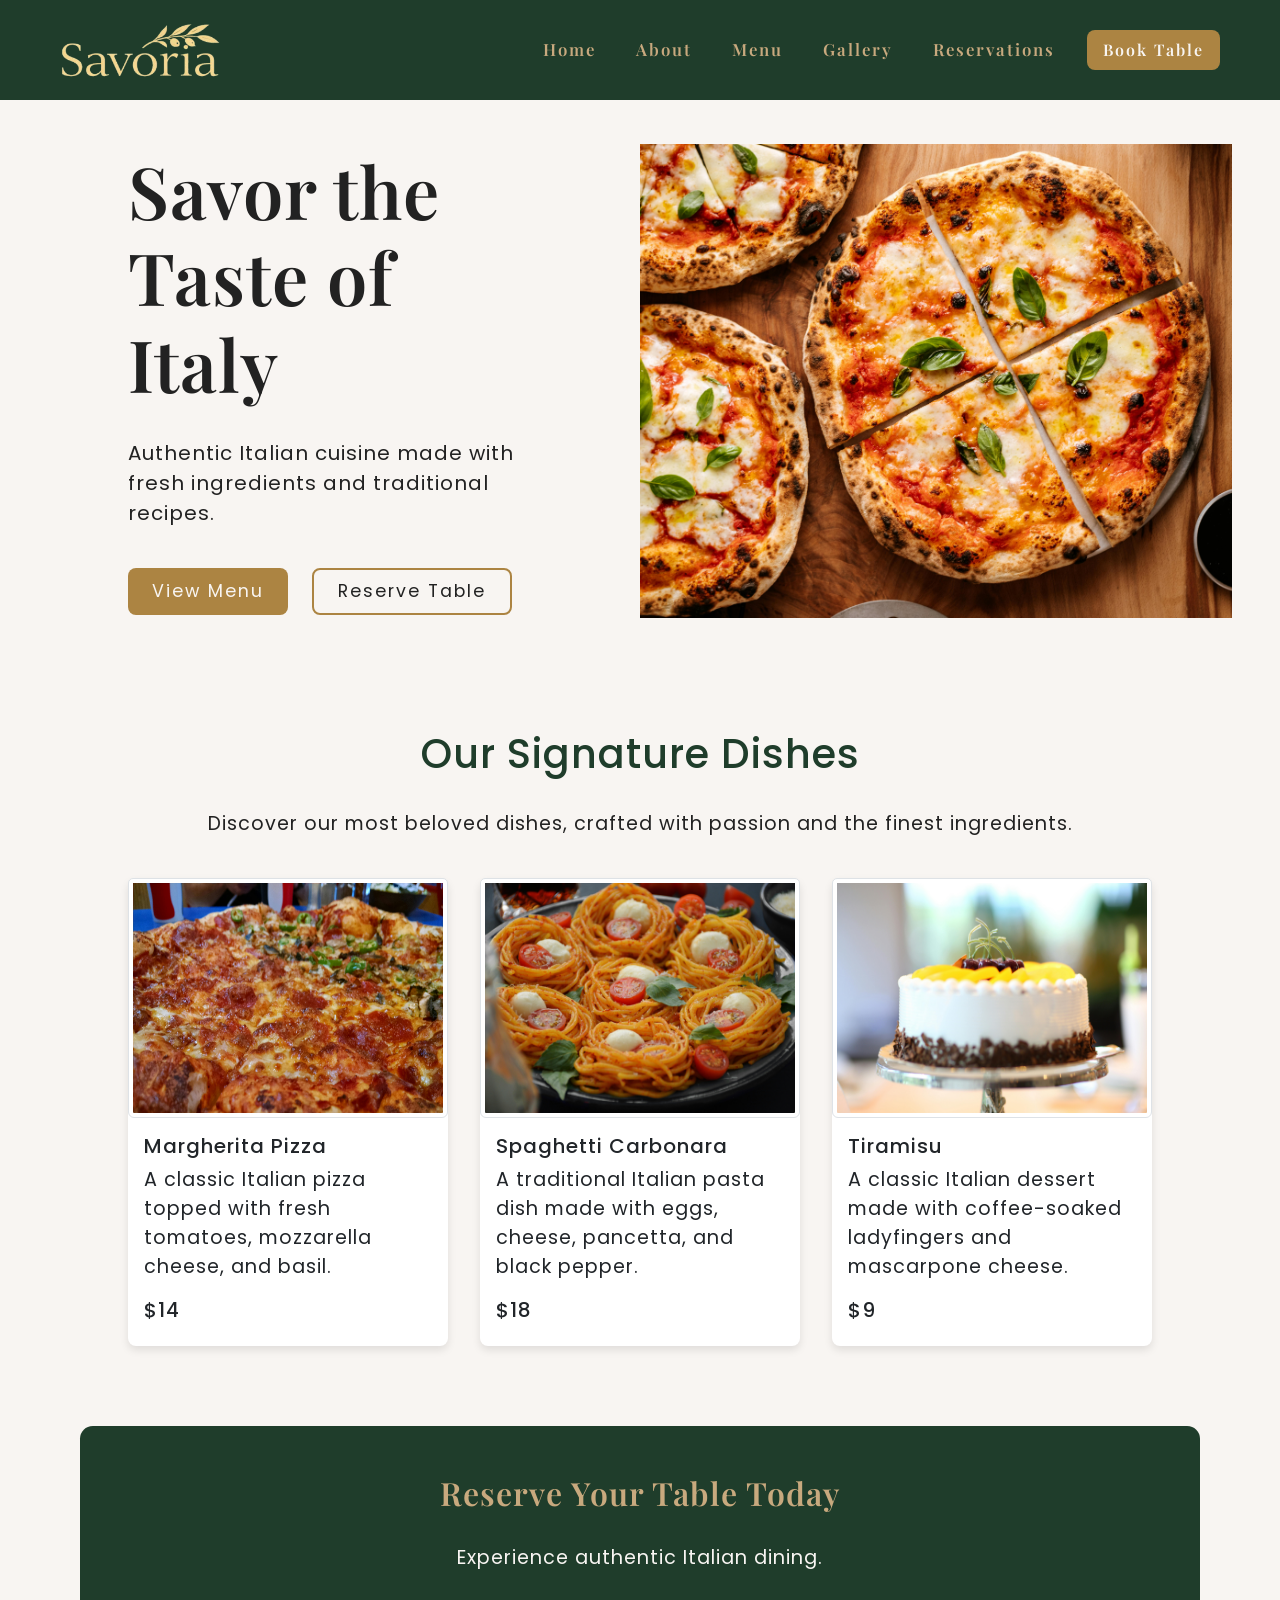
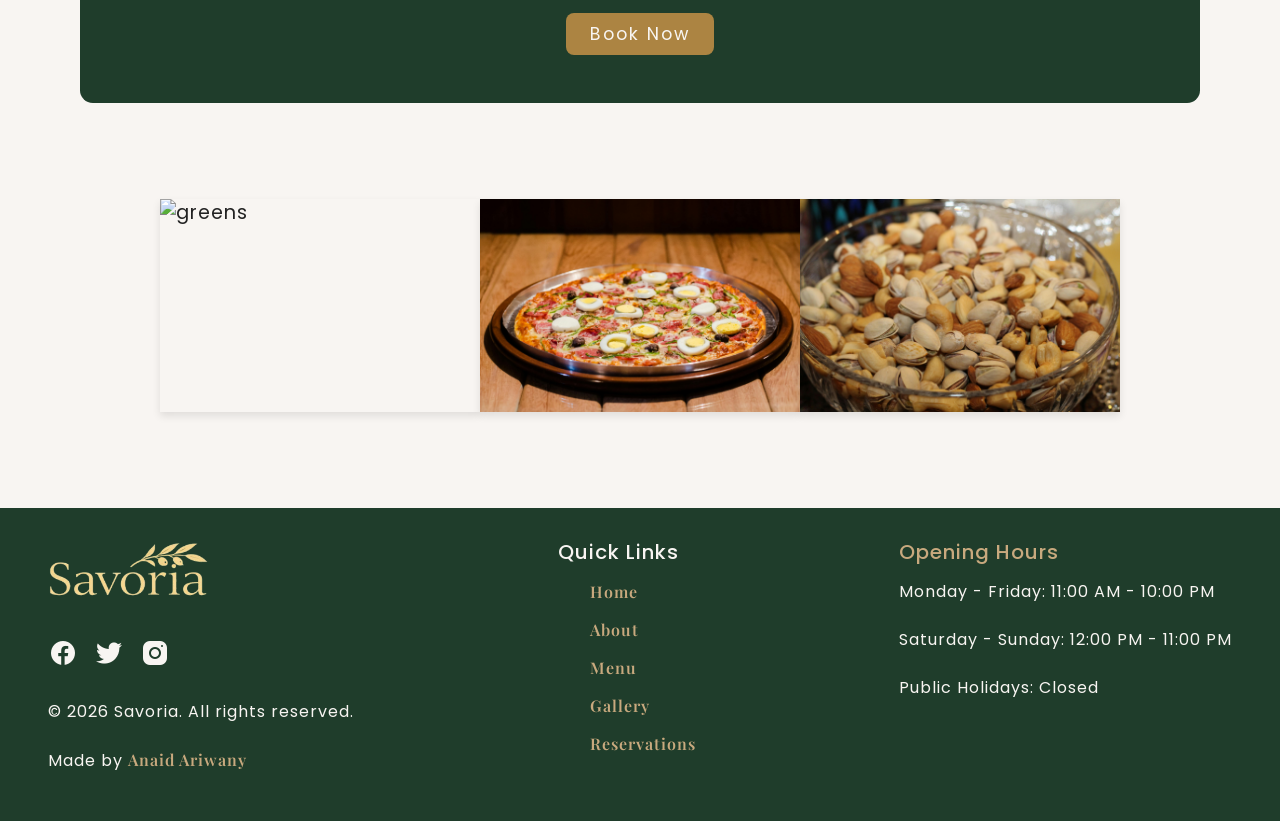
==== commit e2789a36: "Homepage Responsive deisgn: completed the responsive design for the homepage." ====
--- a/index.html
+++ b/index.html
@@ -49,8 +49,8 @@
         <nav class="navbar navbar-expand-lg fixed-top">
             <div class="container-fluid">
 
-                <a class="navbar-brand" href="index.html"><img src="assets/images/logo.webp" alt="logo"
-                        class="logo"></a>
+                <a class="navbar-brand" href="index.html"><img fetchpriority="high" loading="eager"
+                        src="assets/images/logo.webp" alt="logo" class="logo"></a>
                 <button class="navbar-toggler" type="button" data-bs-toggle="collapse" data-bs-target="#navbarNav"
                     aria-controls="navbarNav" aria-expanded="false" aria-label="Toggle navigation">
                     <span class="navbar-toggler-icon"></span>
@@ -85,7 +85,7 @@
         <!-- hero section -->
         <section class="row gx-0 heroSection">
             <!-- left div -->
-            <div class="col-lg-6 heroTextDiv">
+            <div class="col-md-6 heroTextDiv">
                 <h1 class="display-2 playfair-display-heading">Savor the Taste of Italy</h1>
                 <p>Authentic Italian cuisine made with fresh ingredients and traditional recipes.</p>
                 <div class="buttonDiv">
@@ -95,8 +95,9 @@
             </div>
 
             <!-- right div -->
-            <div class="col-lg-6">
-                <img src="assets/images/heroImage.webp" alt="hero image" class="img-fluid">
+            <div class="col-md-6">
+                <img fetchpriority="high" loading="eager" src="assets/images/heroImage.webp" alt="hero image"
+                    class="img-fluid heroImage">
             </div>
         </section>
 
@@ -108,8 +109,8 @@
             <div class="dishDiv">
 
                 <!-- card -->
-                <div class="card" style="width: 20rem;">
-                    <img src="assets/images/pizza.webp" class="card-img-top img-thumbnail" alt="pizza">
+                <div class="card">
+                    <img loading="lazy" src="assets/images/pizza.webp" class="card-img-top img-thumbnail" alt="pizza">
                     <div class="card-body">
                         <h5 class="card-title">Margherita Pizza</h5>
                         <p class="card-text">A classic Italian pizza topped with fresh tomatoes, mozzarella cheese, and
@@ -119,8 +120,9 @@
                 </div>
 
                 <!-- card -->
-                <div class="card" style="width: 20rem;">
-                    <img src="assets/images/spaghetti.webp" class="card-img-top img-thumbnail" alt="spaghetti">
+                <div class="card">
+                    <img loading="lazy" src="assets/images/spaghetti.webp" class="card-img-top img-thumbnail"
+                        alt="spaghetti">
                     <div class="card-body">
                         <h5 class="card-title">Spaghetti Carbonara</h5>
                         <p class="card-text">A traditional Italian pasta dish made with eggs, cheese, pancetta, and
@@ -130,8 +132,8 @@
                 </div>
 
                 <!-- card -->
-                <div class="card" style="width: 20rem;">
-                    <img src="assets/images/cake.webp" class="card-img-top img-thumbnail" alt="cake">
+                <div class="card">
+                    <img loading="lazy" src="assets/images/cake.webp" class="card-img-top img-thumbnail" alt="cake">
                     <div class="card-body">
                         <h5 class="card-title">Tiramisu</h5>
                         <p class="card-text">A classic Italian dessert made with coffee-soaked ladyfingers and
@@ -153,9 +155,9 @@
 
         <!-- gallery section -->
         <section class="gallerySection">
-            <img src="assets/images/greens.webp" alt="greens" class="img-fluid galleryImage">
-            <img src="assets/images/pizza1.webp" alt="pizza1" class="img-fluid galleryImage">
-            <img src="assets/images/nuts.webp" alt="nuts" class="img-fluid galleryImage">
+            <img loading="lazy" src="assets/images/greens.webp" alt="greens" class="img-fluid galleryImage">
+            <img loading="lazy" src="assets/images/pizza1.webp" alt="pizza1" class="img-fluid galleryImage">
+            <img loading="lazy" src="assets/images/nuts.webp" alt="nuts" class="img-fluid galleryImage">
         </section>
     </main>
 
@@ -163,11 +165,11 @@
 
         <!-- left div -->
         <div class="footerLeftDiv">
-            <img src="assets/images/logo.webp" alt="logo" class="logo">
+            <img loading="lazy" src="assets/images/logo.webp" alt="logo" class="logo">
             <div class="footerIcons">
-                <img src="assets/icons/facebook.webp" alt="facebook">
-                <img src="assets/icons/twitter.webp" alt="twitter">
-                <img src="assets/icons/instagram.webp" alt="instagram">
+                <img loading="lazy" src="assets/icons/facebook.webp" alt="facebook">
+                <img loading="lazy" src="assets/icons/twitter.webp" alt="twitter">
+                <img loading="lazy" src="assets/icons/instagram.webp" alt="instagram">
             </div>
             <p>© 2026 Savoria. All rights reserved.</p>
             <p>Made by <a class="playfair-display-heading" href="https://github.com/Anaid-Ariwany/" target="_blank"
--- a/style.css
+++ b/style.css
@@ -158,6 +158,7 @@
 }
 
 .dishDiv>.card {
+    width: 20rem;
     border: none;
     border-radius: 0.5rem;
     box-shadow: 0 4px 8px rgba(0, 0, 0, 0.1);
@@ -200,7 +201,7 @@
 }
 
 .galleryImage {
-    width: 28rem;
+    width: 20rem;
     height: auto;
     box-shadow: 0 4px 8px rgba(0, 0, 0, 0.1);
 }
@@ -214,6 +215,7 @@
     display: flex;
     flex-wrap: wrap;
     justify-content: space-between;
+    font-size: 1rem;
 }
 
 .footerLeftDiv,
@@ -255,4 +257,252 @@
     padding-bottom: 2rem;
 }
 
-/*##### header styling #####*/+/*############### responsive design ###############*/
+/* screens btn 992px and 1190px */
+@media (min-width: 992px) and (max-width: 1190px) {
+    .heroTextDiv {
+        padding: 0 1rem;
+    }
+
+    .dishDiv {
+        gap: 0.8rem;
+        flex-wrap: nowrap;
+    }
+
+    .dishDiv>.card {
+        width: 18rem;
+    }
+}
+
+/* screens btn 768px and 992px */
+@media (min-width: 768px) and (max-width: 992px) {
+    .heroTextDiv {
+        padding: 0 1rem;
+    }
+
+    .display-2 {
+        font-size: 2.5rem;
+    }
+
+    .heroTextDiv p {
+        font-size: 1.1rem;
+    }
+
+    .buttonDiv {
+        gap: 1rem;
+    }
+
+    .buttonDiv>.goldButton,
+    .buttonDiv>.creamButton {
+        padding: 0.5rem 1rem;
+        font-size: 1rem;
+        letter-spacing: 1px;
+    }
+
+    .dishDiv {
+        gap: 0.8rem;
+        flex-wrap: nowrap;
+    }
+
+    .dishDiv>.card {
+        width: 15rem;
+    }
+
+    .dishSection h2 {
+        font-size: 2rem;
+    }
+
+    .dishSection p {
+        font-size: 1rem;
+    }
+
+    .gallerySection img {
+        width: 15rem;
+        height: auto;
+    }
+
+    .footerMiddleDiv,
+    .nav-button {
+        display: none;
+    }
+}
+
+/* screens btn 576px and 768px */
+@media (min-width: 576px) and (max-width: 768px) {
+    .heroTextDiv {
+        padding: 2rem 0;
+        text-align: center;
+    }
+
+    .display-2 {
+        font-size: 2.5rem;
+    }
+
+    .heroTextDiv p {
+        font-size: 1.1rem;
+    }
+
+    .buttonDiv {
+        gap: 1rem;
+        justify-content: center;
+    }
+
+    .buttonDiv>.goldButton,
+    .buttonDiv>.creamButton {
+        padding: 0.5rem 1rem;
+        font-size: 1rem;
+        letter-spacing: 1px;
+    }
+
+    .dishSection {
+        padding: 1rem 3rem;
+    }
+
+    .dishDiv {
+        gap: 0.8rem;
+        flex-wrap: wrap;
+        justify-content: center;
+    }
+
+    .dishDiv>.card {
+        width: 16rem;
+    }
+
+    .dishSection h2 {
+        font-size: 2rem;
+    }
+
+    .dishSection p {
+        font-size: 1rem;
+    }
+
+    .gallerySection img {
+        width: 12rem;
+        height: auto;
+    }
+
+    .footerMiddleDiv,
+    .nav-button {
+        display: none;
+    }
+
+    footer {
+        font-size: 0.8rem;
+        justify-content: flex-start;
+        gap: 2rem;
+    }
+}
+
+/* screens btn 576px and 662px */
+@media (min-width: 576px) and (max-width: 662px) {
+    .footerLeftDiv {
+        flex-wrap: wrap;
+    }
+
+    footer {
+        font-size: 0.8rem;
+        justify-content: flex-start;
+        gap: 0.5rem;
+        padding: 2rem 1rem;
+    }
+}
+
+/* screens below 620px */
+@media (max-width:620px) {
+    .dishDiv>.card {
+        width: 30rem;
+    }
+
+    .img-thumbnail {
+        width: 30rem;
+        height: auto;
+    }
+}
+
+/* screens below 576px */
+@media (max-width: 576px) {
+    body {
+        text-align: center;
+    }
+
+    .heroTextDiv {
+        padding: 2rem 0;
+        text-align: center;
+    }
+
+    .display-2 {
+        font-size: 2.5rem;
+    }
+
+    .heroTextDiv p {
+        font-size: 1.1rem;
+    }
+
+    .buttonDiv {
+        gap: 1rem;
+        justify-content: center;
+    }
+
+    .dishDiv>.card {
+        width: 20rem;
+    }
+
+    .buttonDiv>.goldButton,
+    .buttonDiv>.creamButton {
+        padding: 0.5rem 1rem;
+        font-size: 1rem;
+        letter-spacing: 1px;
+    }
+
+    .footerMiddleDiv,
+    .nav-button {
+        display: none;
+    }
+
+    .gallerySection {
+        flex-direction: column;
+        justify-content: center;
+        align-items: center;
+    }
+
+    .galleryImage {
+        width: 20rem;
+        height: auto;
+    }
+
+    .footerIcons,
+    .footerLeftDiv {
+        justify-content: center;
+        align-items: center;
+    }
+
+    .reserveSection {
+        margin: 2rem 1rem;
+    }
+
+    footer {
+        font-size: 1rem;
+        justify-content: center;
+        gap: 2rem;
+        padding: 2rem 1rem;
+    }
+}
+
+/* screens below 360px */
+@media (max-width:360px) {
+    .navbar {
+        padding: 1rem;
+    }
+
+    .navbar-brand>.logo {
+        padding-right: 2rem;
+    }
+
+    .dishDiv>.card {
+        width: 15rem;
+    }
+
+    footer {
+        font-size: 1rem;
+    }
+}
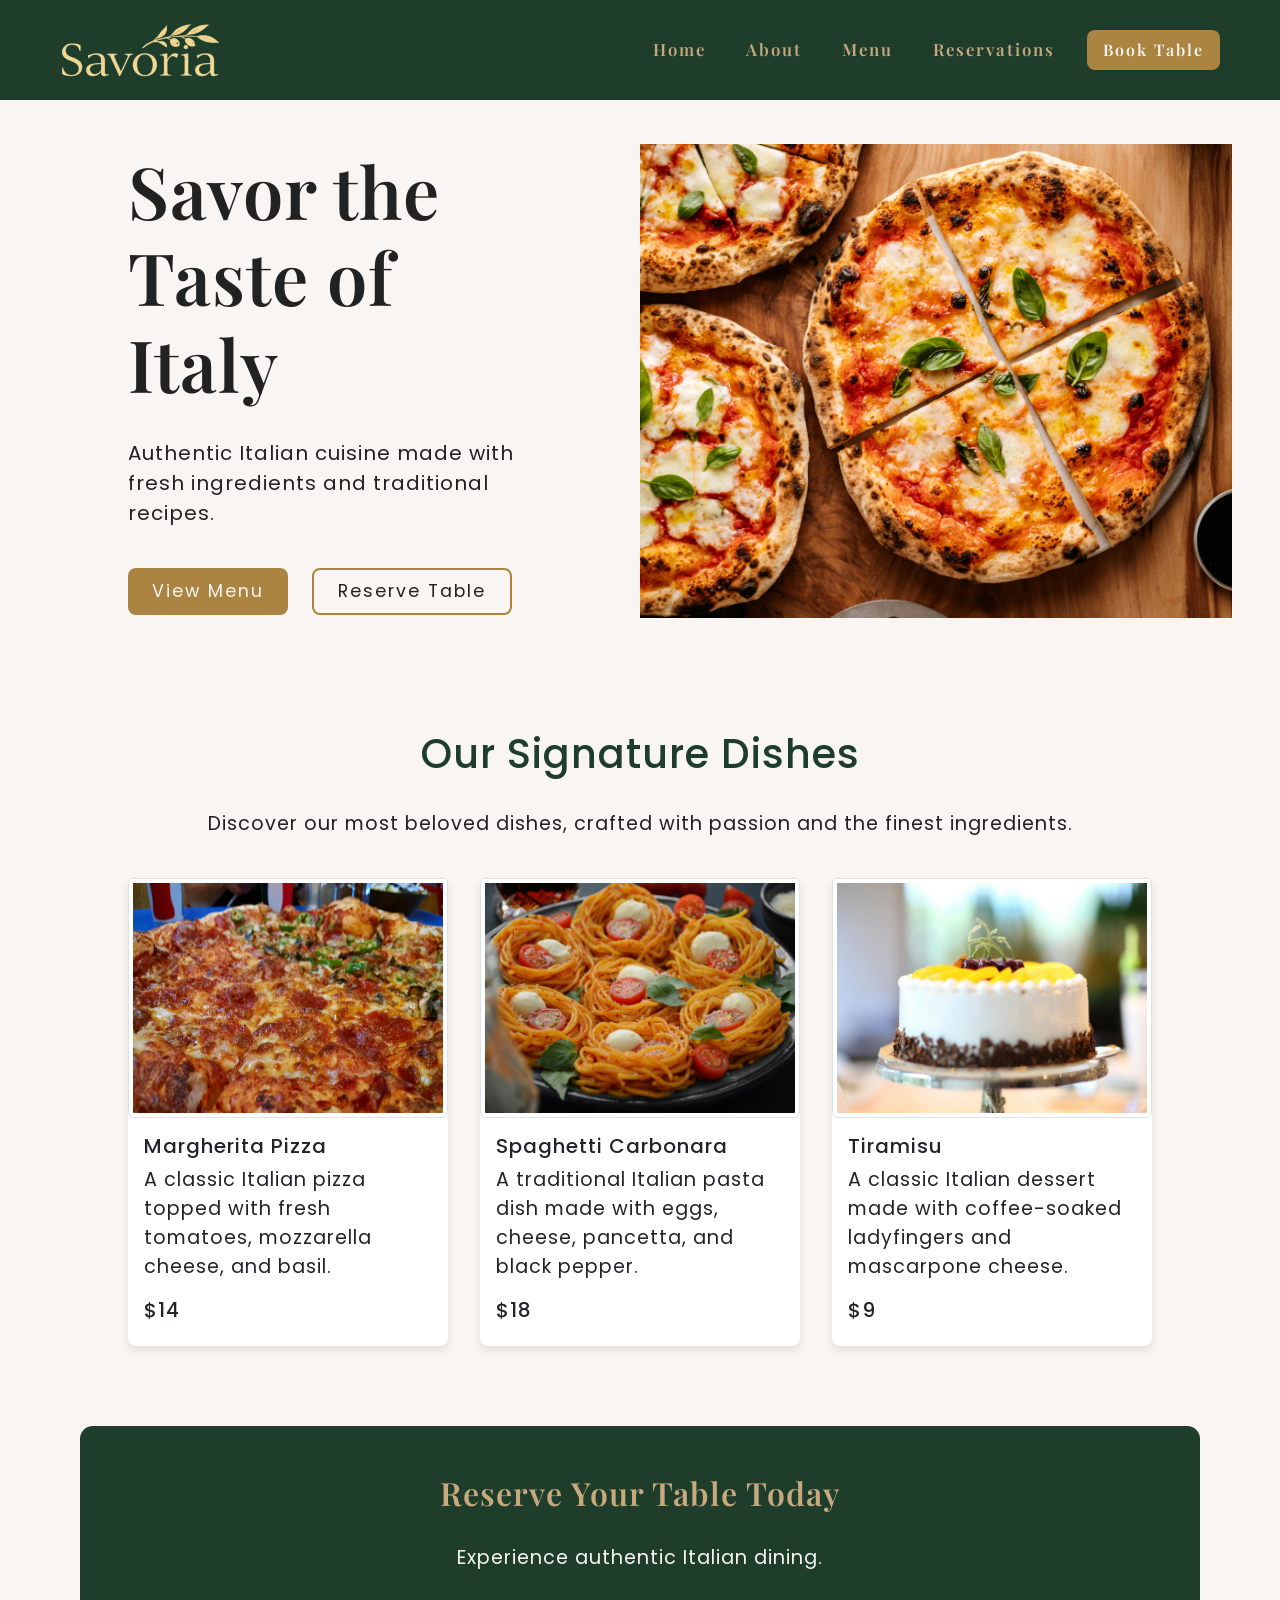
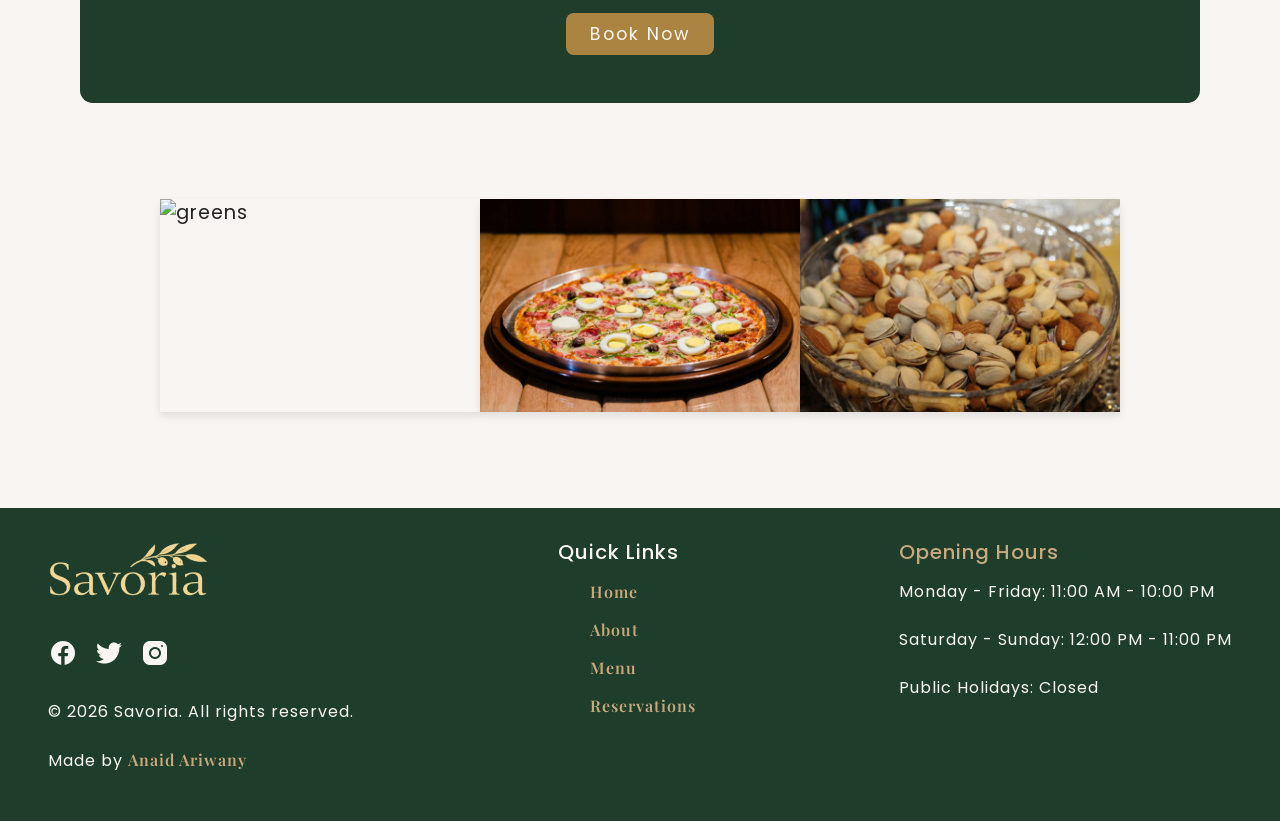
==== commit 86847410: "Removed the gallery.html page (covered in the reservations page). Finalized the project." ====
--- a/index.html
+++ b/index.html
@@ -67,9 +67,6 @@
                             <a class="nav-link playfair-display-heading" href="pages/menu.html">Menu</a>
                         </li>
                         <li class="nav-item">
-                            <a class="nav-link playfair-display-heading" href="pages/gallery.html">Gallery</a>
-                        </li>
-                        <li class="nav-item">
                             <a class="nav-link playfair-display-heading" href="pages/reservations.html">Reservations</a>
                         </li>
                     </ul>
@@ -84,13 +81,14 @@
     <main>
         <!-- hero section -->
         <section class="row gx-0 heroSection">
+
             <!-- left div -->
             <div class="col-md-6 heroTextDiv">
                 <h1 class="display-2 playfair-display-heading">Savor the Taste of Italy</h1>
                 <p>Authentic Italian cuisine made with fresh ingredients and traditional recipes.</p>
                 <div class="buttonDiv">
-                    <button class="goldButton">View Menu</button>
-                    <button class="creamButton">Reserve Table</button>
+                    <button class="goldButton" onclick="location.href='pages/menu.html'">View Menu</button>
+                    <button class="creamButton" onclick="location.href='pages/reservations.html'">Reserve Table</button>
                 </div>
             </div>
 
@@ -150,7 +148,7 @@
         <section class="reserveSection">
             <h2 class="playfair-display-heading">Reserve Your Table Today</h2>
             <p>Experience authentic Italian dining.</p>
-            <button class="goldButton">Book Now</button>
+            <button class="goldButton" onclick="location.href='pages/reservations.html'">Book Now</button>
         </section>
 
         <!-- gallery section -->
@@ -184,7 +182,6 @@
                 <li><a class="playfair-display-heading" href="index.html">Home</a></li>
                 <li><a class="playfair-display-heading" href="pages/about.html">About</a></li>
                 <li><a class="playfair-display-heading" href="pages/menu.html">Menu</a></li>
-                <li><a class="playfair-display-heading" href="pages/gallery.html">Gallery</a></li>
                 <li><a class="playfair-display-heading" href="pages/reservations.html">Reservations</a></li>
             </ul>
         </div>
